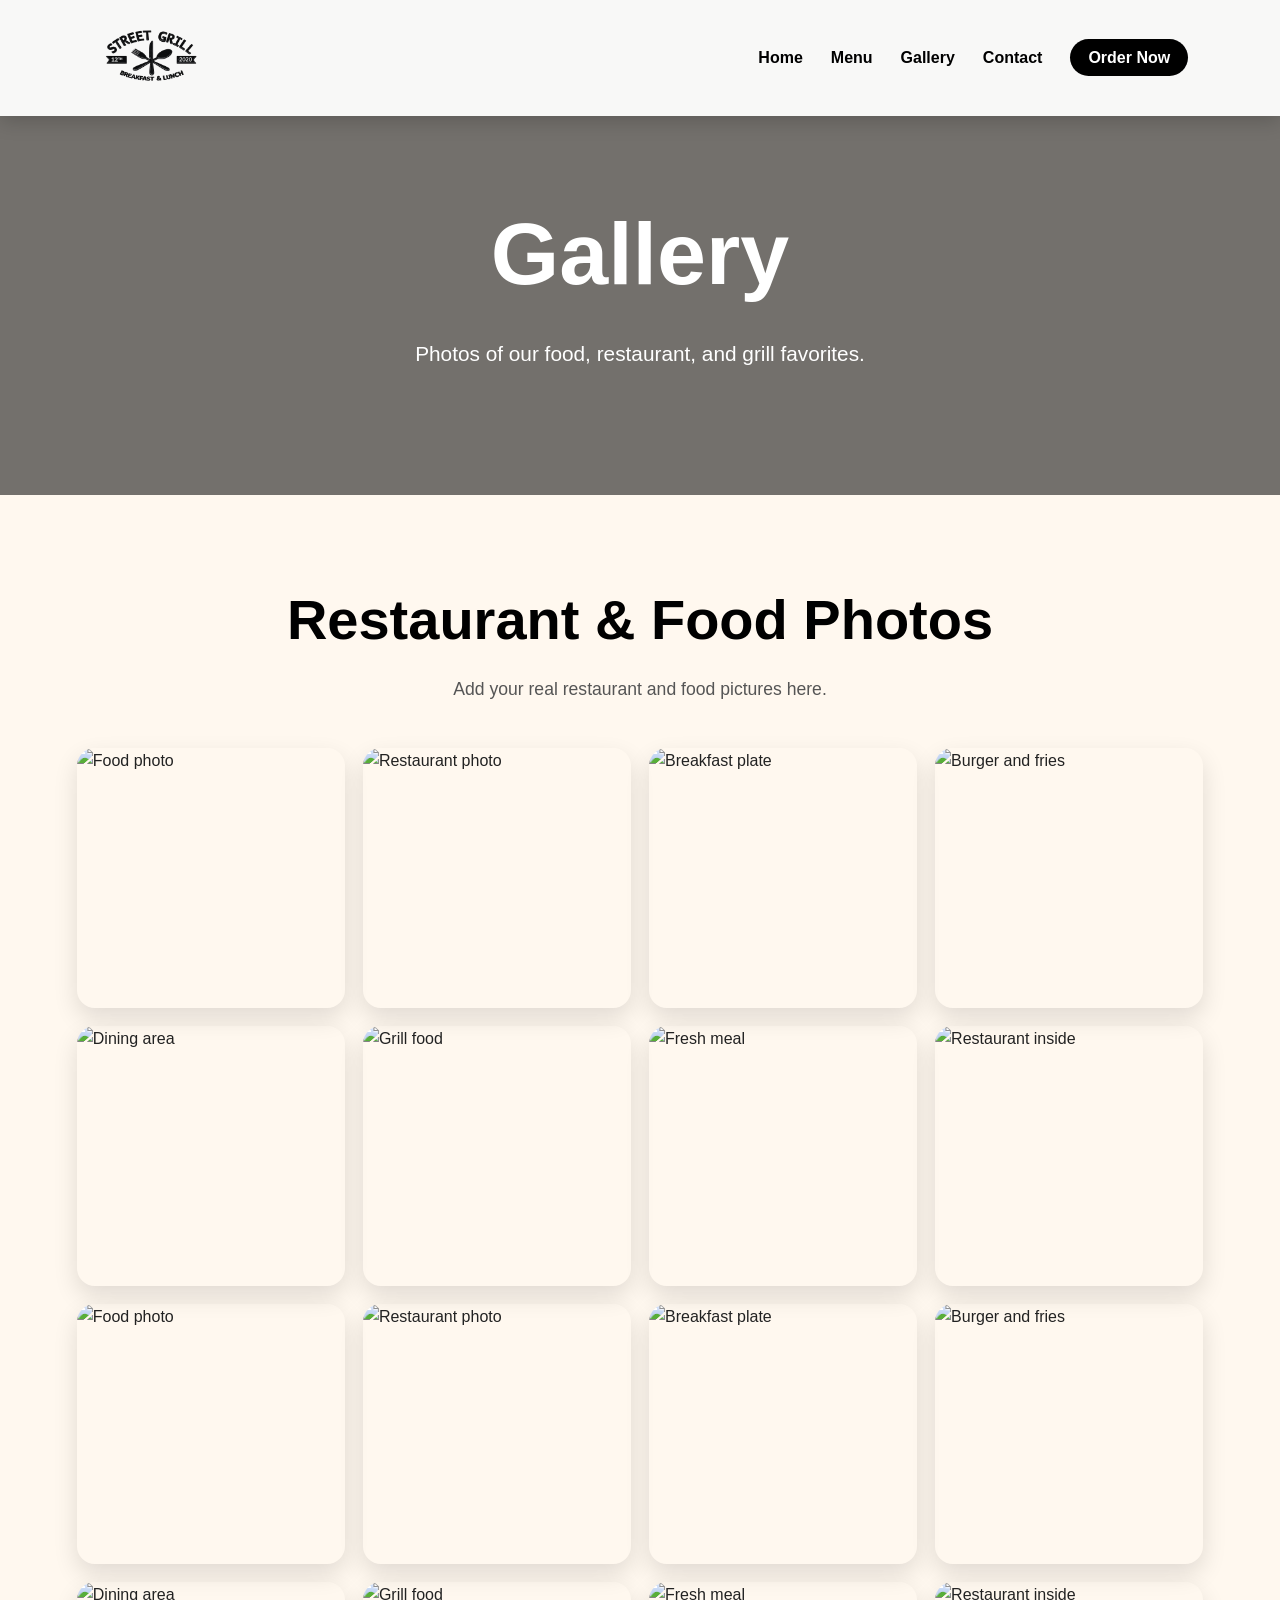
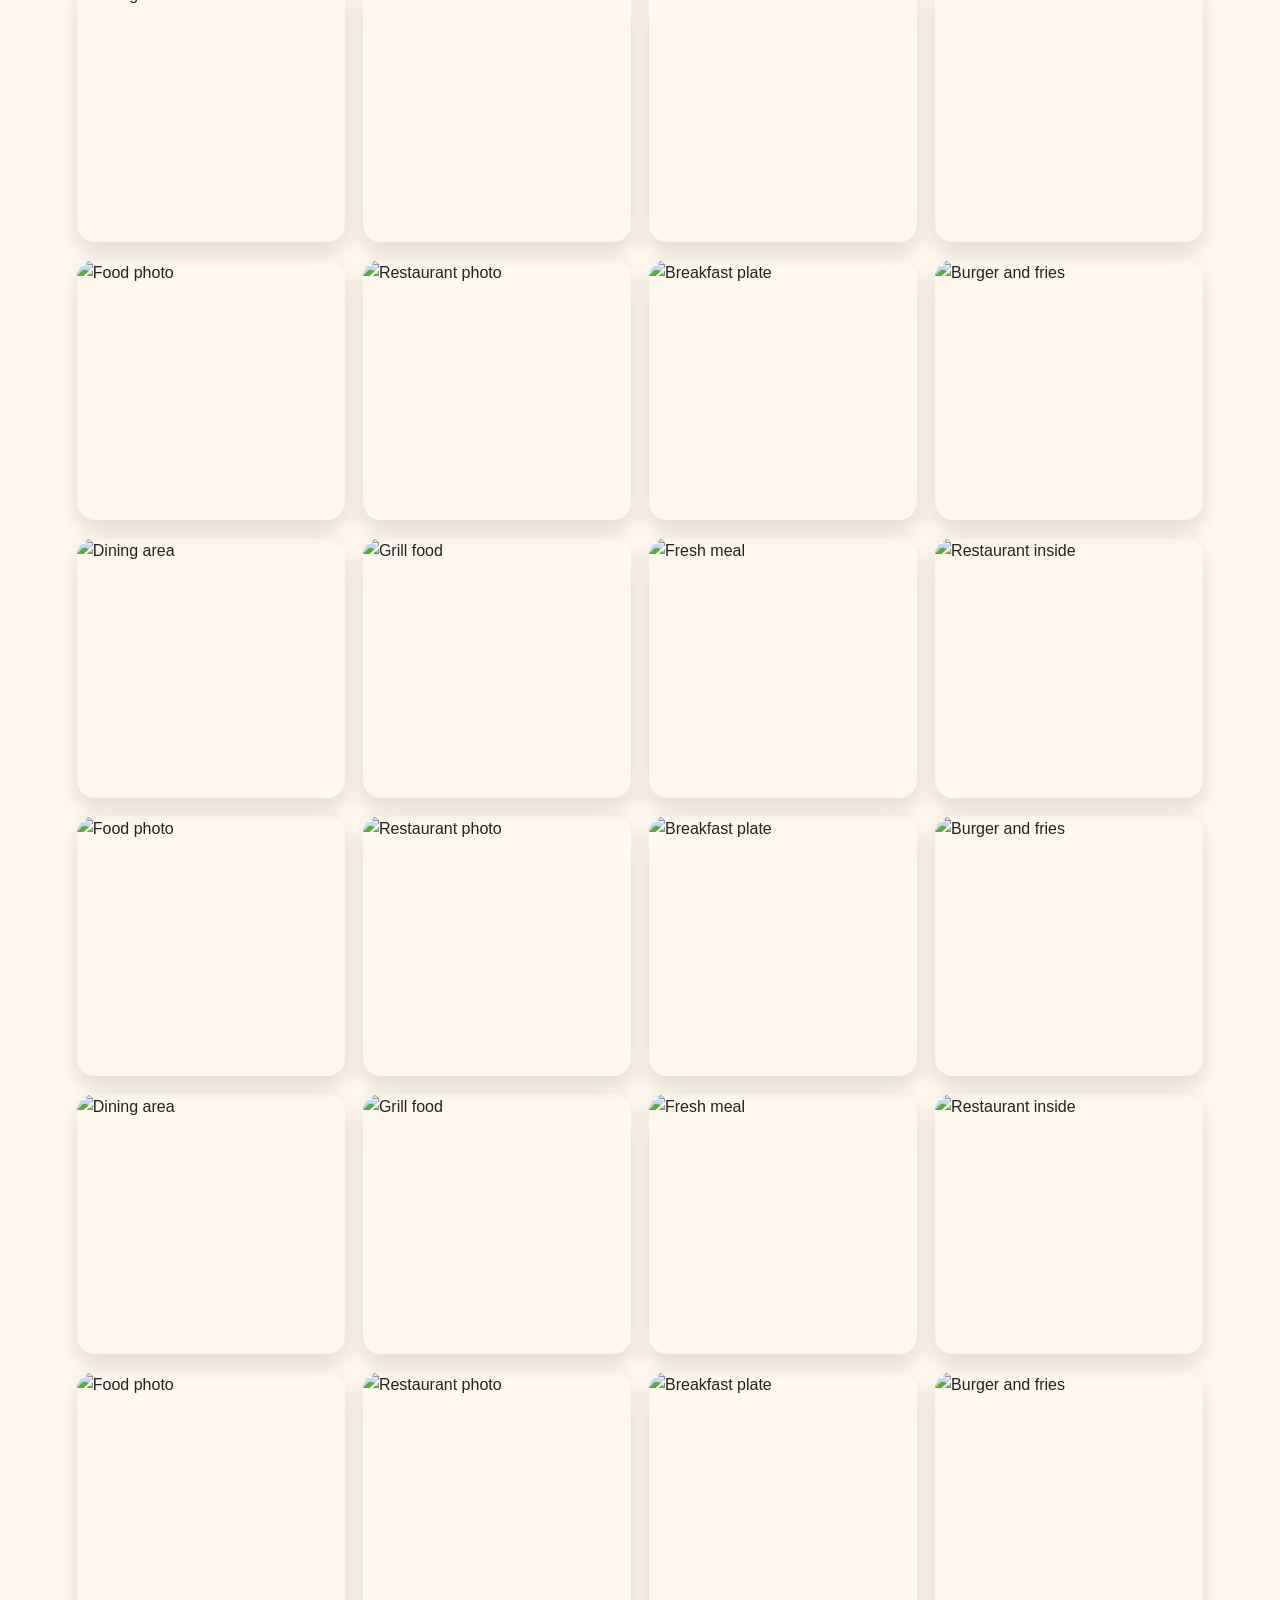
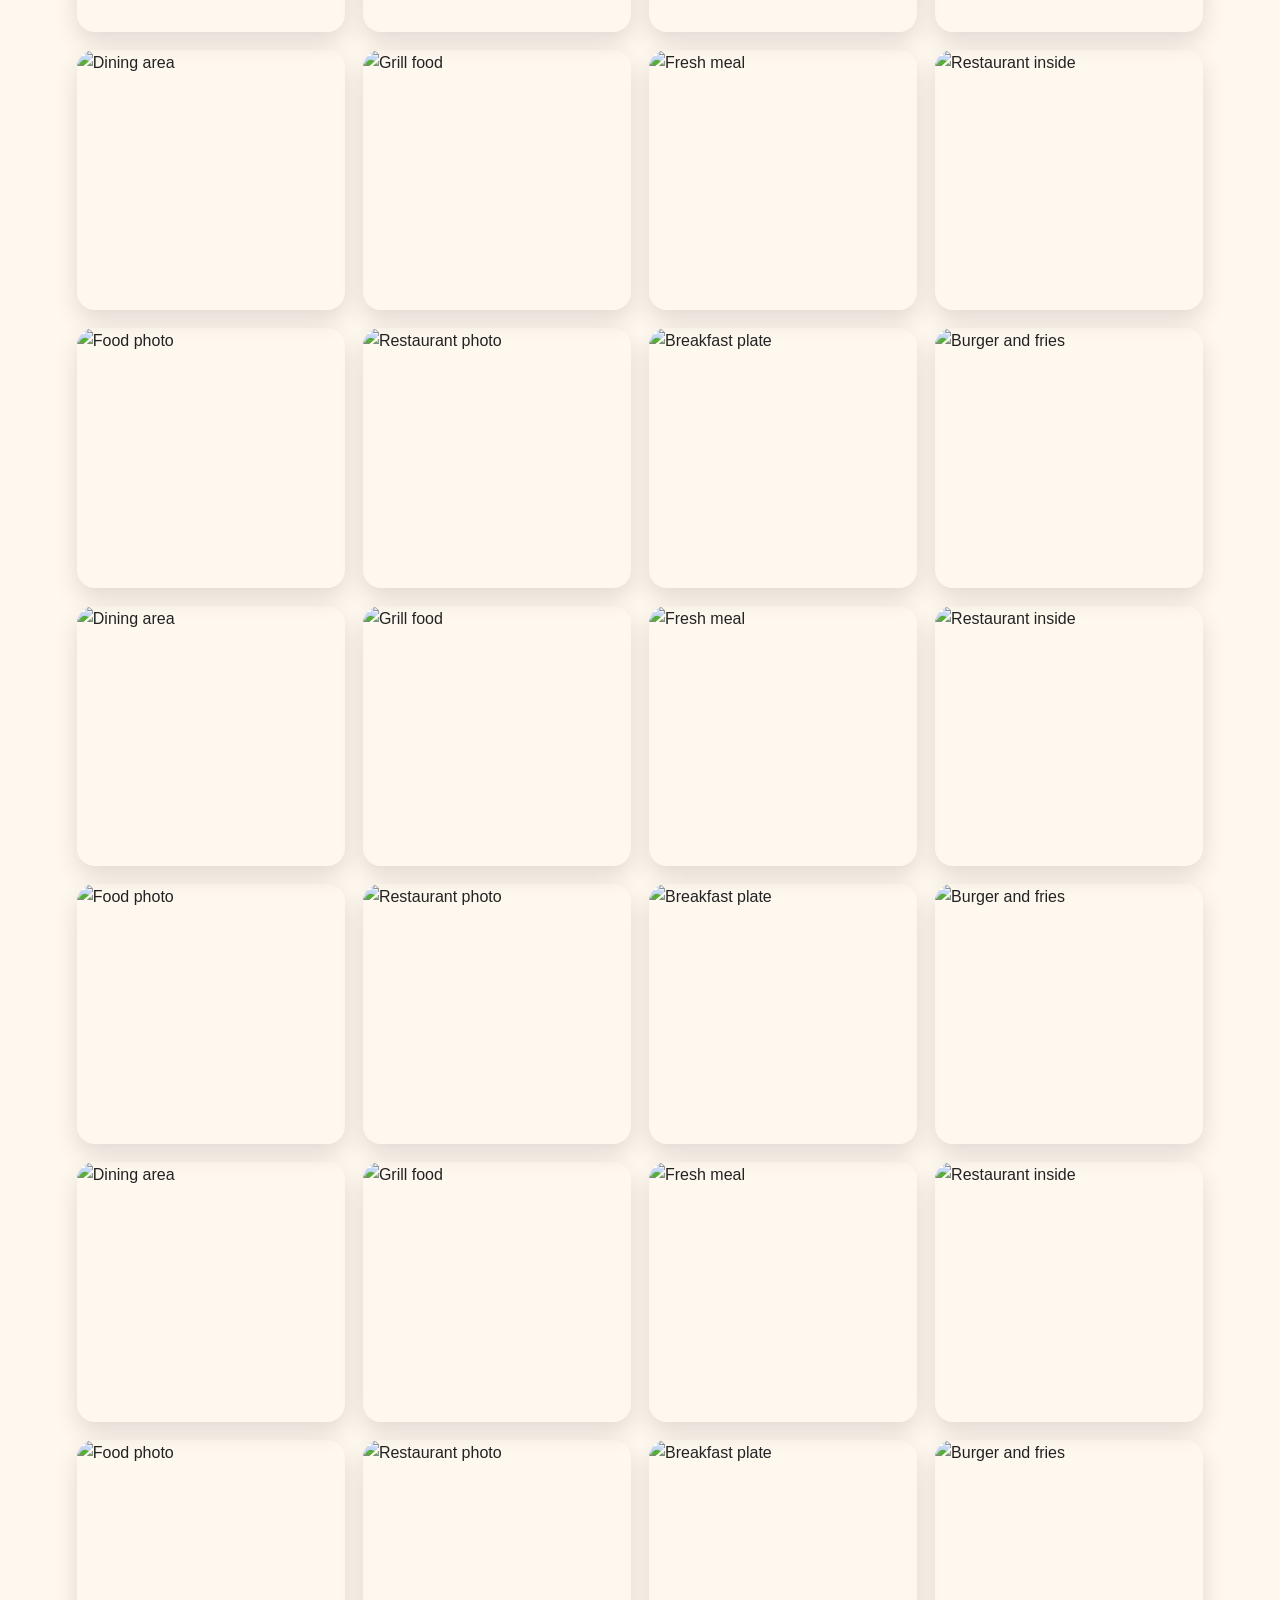
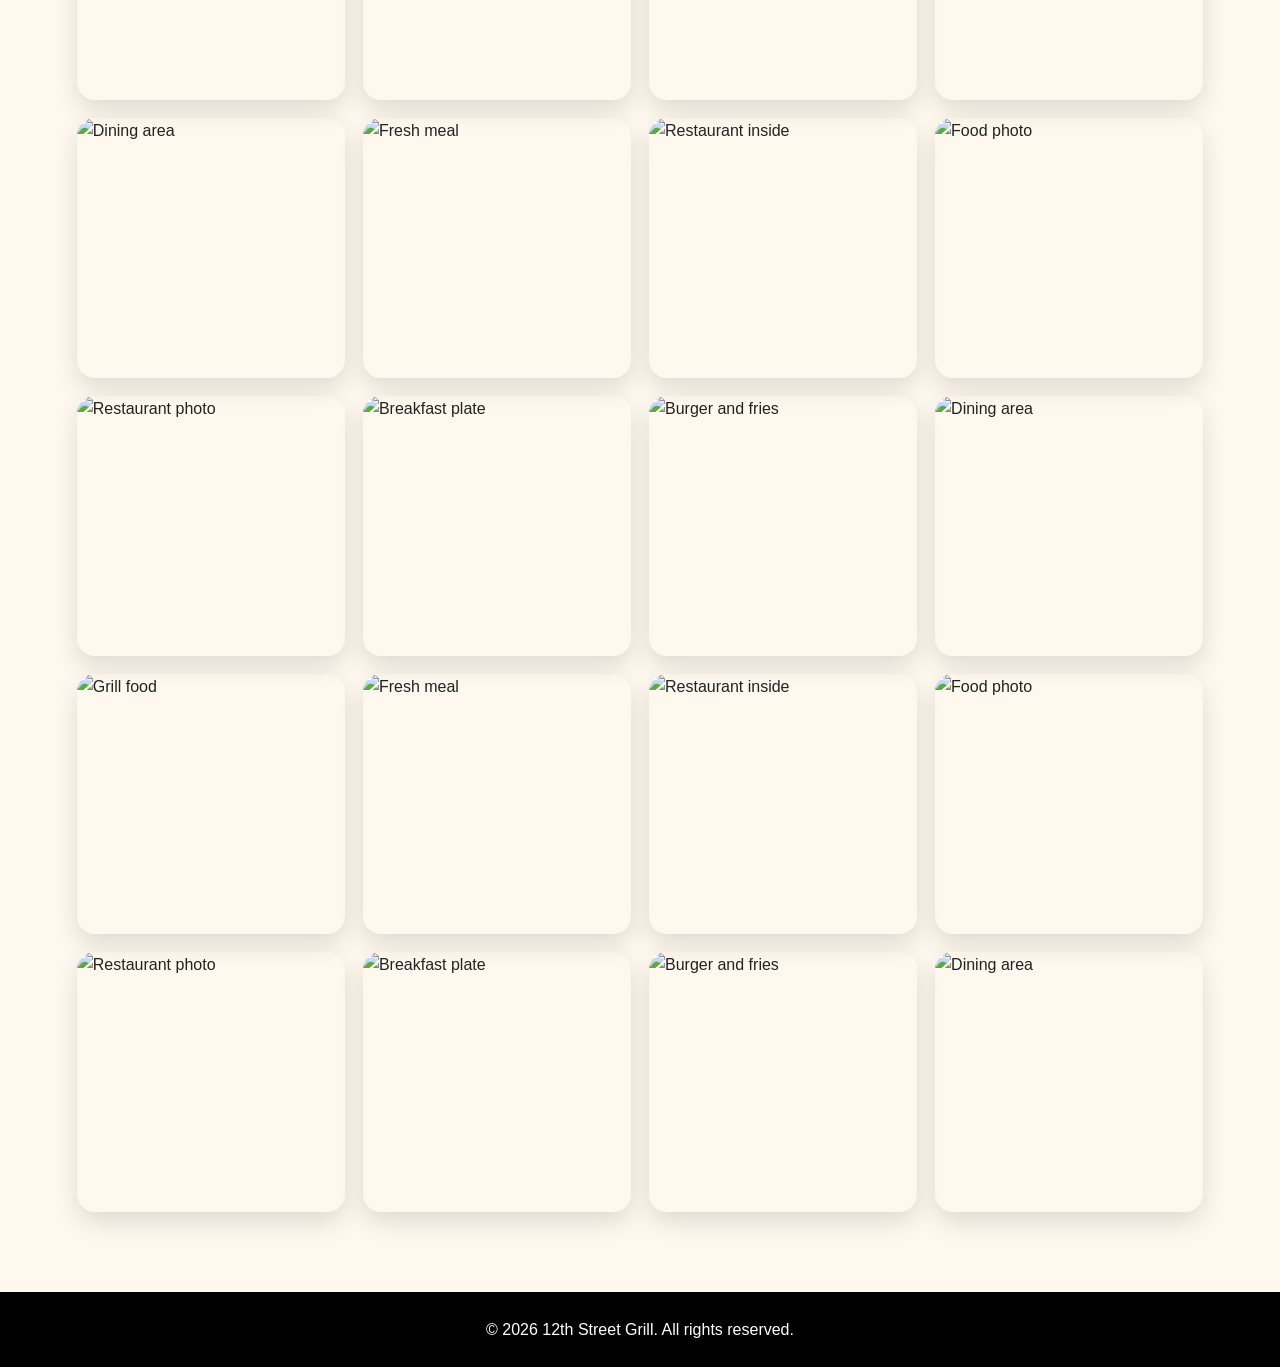
==== gallery.html @ 550f6636 "Add files via upload" ====
<!DOCTYPE html>
<html lang="en">
<head>
  <meta charset="UTF-8" />
  <meta name="viewport" content="width=device-width, initial-scale=1.0" />
  <title>Gallery | 12th Street Grill</title>
  <link rel="stylesheet" href="style.css" />
</head>
<body>

<header class="header">
  <nav class="navbar">
    <img src="images/logo.png" alt="12th Street Grill Logo" class="logo" />

    <button class="menu-toggle" id="menuToggle">☰</button>

    <ul class="nav-links" id="navLinks">
      <li><a href="index.html">Home</a></li>
      <li><a href="menu.html">Menu</a></li>
      <li><a href="gallery.html">Gallery</a></li>
      <li><a href="index.html#contact">Contact</a></li>
      <li><a href="order.html" class="order-btn">Order Now</a></li>
    </ul>
  </nav>
</header>

<section class="page-hero">
  <div>
    <h1>Gallery</h1>
    <p>Photos of our food, restaurant, and grill favorites.</p>
  </div>
</section>

<section class="gallery-section">
  <div class="section-title">
    <h2>Restaurant & Food Photos</h2>
    <p>Add your real restaurant and food pictures here.</p>
  </div>

  <div class="gallery-grid">
    <img src="gallery/gall-1.png" alt="Food photo">
    <img src="gallery/gall-2.png" alt="Restaurant photo">
    <img src="gallery/gall-3.png" alt="Breakfast plate">
    <img src="gallery/gall-4.png" alt="Burger and fries">
    <img src="gallery/gall-5.png" alt="Dining area">
    <img src="gallery/gall-6.png" alt="Grill food">
    <img src="gallery/gall-7.png" alt="Fresh meal">
    <img src="gallery/gall-8.png" alt="Restaurant inside">
    <img src="gallery/gall-9.png" alt="Food photo">
    <img src="gallery/gall-10.png" alt="Restaurant photo">
    <img src="gallery/gall-11.png" alt="Breakfast plate">
    <img src="gallery/gall-12.png" alt="Burger and fries">
    <img src="gallery/gall-13.png" alt="Dining area">
    <img src="gallery/gall-14.png" alt="Grill food">
    <img src="gallery/gall-15.png" alt="Fresh meal">
    <img src="gallery/gall-16.png" alt="Restaurant inside">
    <img src="gallery/gall-17.png" alt="Food photo">
    <img src="gallery/gall-18.png" alt="Restaurant photo">
    <img src="gallery/gall-19.png" alt="Breakfast plate">
    <img src="gallery/gall-20.png" alt="Burger and fries">
    <img src="gallery/gall-21.png" alt="Dining area">
    <img src="gallery/gall-22.png" alt="Grill food">
    <img src="gallery/gall-23.png" alt="Fresh meal">
    <img src="gallery/gall-24.png" alt="Restaurant inside">
    <img src="gallery/gall-25.png" alt="Food photo">
    <img src="gallery/gall-26.png" alt="Restaurant photo">
    <img src="gallery/gall-27.png" alt="Breakfast plate">
    <img src="gallery/gall-28.png" alt="Burger and fries">
    <img src="gallery/gall-29.png" alt="Dining area">
    <img src="gallery/gall-30.png" alt="Grill food">
    <img src="gallery/gall-31.png" alt="Fresh meal">
    <img src="gallery/gall-32.png" alt="Restaurant inside">
    <img src="gallery/gall-33.png" alt="Food photo">
    <img src="gallery/gall-34.png" alt="Restaurant photo">
    <img src="gallery/gall-35.png" alt="Breakfast plate">
    <img src="gallery/gall-36.png" alt="Burger and fries">
    <img src="gallery/gall-37.png" alt="Dining area">
    <img src="gallery/gall-38.png" alt="Grill food">
    <img src="gallery/gall-39.png" alt="Fresh meal">
    <img src="gallery/gall-40.png" alt="Restaurant inside">
    <img src="gallery/gall-41.png" alt="Food photo">
    <img src="gallery/gall-42.png" alt="Restaurant photo">
    <img src="gallery/gall-43.png" alt="Breakfast plate">
    <img src="gallery/gall-44.png" alt="Burger and fries">
    <img src="gallery/gall-45.png" alt="Dining area">
    <img src="gallery/gall-46.png" alt="Grill food">
    <img src="gallery/gall-47.png" alt="Fresh meal">
    <img src="gallery/gall-48.png" alt="Restaurant inside">
    <img src="gallery/gall-49.png" alt="Food photo">
    <img src="gallery/gall-50.png" alt="Restaurant photo">
    <img src="gallery/gall-51.png" alt="Breakfast plate">
    <img src="gallery/gall-52.png" alt="Burger and fries">
    <img src="gallery/gall-53.png" alt="Dining area">
    <img src="gallery/gall-54.png" alt="Grill food">
    <img src="gallery/gall-55.png" alt="Fresh meal">
    <img src="gallery/gall-56.png" alt="Restaurant inside">
    <img src="gallery/gall-57.png" alt="Food photo">
    <img src="gallery/gall-58.png" alt="Restaurant photo">
    <img src="gallery/gall-59.png" alt="Breakfast plate">
    <img src="gallery/gall-60.png" alt="Burger and fries">
    <img src="gallery/gall-61.png" alt="Dining area">
    <img src="gallery/gall-63.png" alt="Fresh meal">
    <img src="gallery/gall-64.png" alt="Restaurant inside">
    <img src="gallery/gall-65.png" alt="Food photo">
    <img src="gallery/gall-66.png" alt="Restaurant photo">
    <img src="gallery/gall-67.png" alt="Breakfast plate">
    <img src="gallery/gall-68.png" alt="Burger and fries">
    <img src="gallery/gall-69.png" alt="Dining area">
    <img src="gallery/gall-70.png" alt="Grill food">
    <img src="gallery/gall-71.png" alt="Fresh meal">
    <img src="gallery/gall-72.png" alt="Restaurant inside">
    <img src="gallery/gall-73.png" alt="Food photo">
    <img src="gallery/gall-74.png" alt="Restaurant photo">
    <img src="gallery/gall-75.png" alt="Breakfast plate">
    <img src="gallery/gall-76.png" alt="Burger and fries">
    <img src="gallery/gall-77.png" alt="Dining area">
  </div>
</section>

<footer class="footer">
  <p>© 2026 12th Street Grill. All rights reserved.</p>
</footer>

<script>
  const menuToggle = document.getElementById("menuToggle");
  const navLinks = document.getElementById("navLinks");

  menuToggle.addEventListener("click", () => {
    navLinks.classList.toggle("show");
  });
</script>

</body>
</html>
---- style.css ----
* {
  margin: 0;
  padding: 0;
  box-sizing: border-box;
}

html {
  scroll-behavior: smooth;
}

body {
  font-family: Arial, sans-serif;
  background: #fff8ef;
  color: #222;
  line-height: 1.6;
}

a {
  text-decoration: none;
  color: inherit;
}

.header {
  width: 100%;
  position: fixed;
  top: 0;
  z-index: 1000;
  background: rgba(255, 255, 255, 0.95);
  box-shadow: 0 4px 20px rgba(0, 0, 0, 0.2);
}

.navbar {
  max-width: 1250px;
  margin: auto;
  padding: 18px 6%;
  display: flex;
  justify-content: space-between;
  align-items: center;
}

.logo {
  color: #fff;
  width: 120px;
  font-weight: 800;
  letter-spacing: 1px;
}

.nav-links {
  display: flex;
  align-items: center;
  list-style: none;
  gap: 28px;
}

.nav-links a {
  color: #000000;
  font-weight: 600;
  transition: 0.3s;
}

.nav-links a:hover {
  color: #ffcc7a;
}

.order-btn {
  background: #000000;
  padding: 10px 18px;
  border-radius: 30px;
  color: #fff !important;
}

.order-btn:hover {
  background: #e34832;
  color: #fff !important;
}

.menu-toggle {
  display: none;
  background: none;
  border: none;
  color: #000000;
  font-size: 2rem;
  cursor: pointer;
}
    
.hero {
  min-height: 100vh;
  background-image: linear-gradient(rgba(0, 0, 0, 0.5), rgba(0, 0, 0, 0.5)), url("gallery/gall-44.png");
  background-size: cover;
  background-position: center;
  background-repeat: no-repeat;
  display: flex;
  align-items: center;
  justify-content: center;
  text-align: center;
  padding: 120px 20px 60px;
  color: white;
}

.hero-content {
  max-width: 850px;
}

.hero h1 {
  font-size: clamp(2.7rem, 7vw, 6rem);
  line-height: 1.1;
  margin-bottom: 20px;
}

.hero p {
  font-size: clamp(1.1rem, 2vw, 1.5rem);
  margin-bottom: 30px;
}

.hero-buttons {
  display: flex;
  justify-content: center;
  gap: 15px;
  flex-wrap: wrap;
}

.btn {
  display: inline-block;
  padding: 14px 28px;
  border-radius: 35px;
  font-weight: 800;
  transition: 0.3s;
}

.btn.primary {
  background: #000000;
  color: #fff;
}

.btn.primary:hover {
  background: #e34832;
  transform: translateY(-3px);
}

.btn.secondary {
  background: #fff;
  color: #7b1e1e;
}

.btn.secondary:hover {
  background: #ffcc7a;
  transform: translateY(-3px);
}

.about {
  padding: 80px 6%;
  display: grid;
  grid-template-columns: 2fr 1fr;
  gap: 35px;
  align-items: center;
  max-width: 1250px;
  margin: auto;
}

.about h2 {
  font-size: clamp(2rem, 4vw, 3.3rem);
  color: #000000;
  margin-bottom: 15px;
}

.about p {
  font-size: 1.1rem;
  color: #444;
}

.about-card {
  background: #000000;
  color: white;
  padding: 35px;
  border-radius: 22px;
  box-shadow: 0 12px 30px rgba(0,0,0,0.15);
}

.about-card h3 {
  font-size: 1.8rem;
  margin-bottom: 10px;
}

.features {
  padding: 60px 6%;
  display: grid;
  grid-template-columns: repeat(3, 1fr);
  gap: 25px;
  max-width: 1250px;
  margin: auto;
}

.feature-card {
  background: white;
  padding: 35px;
  border-radius: 22px;
  text-align: center;
  box-shadow: 0 10px 25px rgba(0,0,0,0.08);
}

.feature-card h3 {
  color: #000000;
  font-size: 1.6rem;
  margin-bottom: 12px;
}

.menu-section {
  padding: 80px 6%;
  background: white;
}

.section-title {
  text-align: center;
  max-width: 750px;
  margin: 0 auto 45px;
}

.section-title h2 {
  font-size: clamp(2rem, 5vw, 3.5rem);
  color: #000000;
  margin-bottom: 10px;
}

.section-title p {
  color: #555;
  font-size: 1.1rem;
}

.menu-grid {
  max-width: 1250px;
  margin: auto;
  display: grid;
  grid-template-columns: repeat(3, 1fr);
  gap: 25px;
}

.menu-category {
  background: #fff8ef;
  padding: 30px;
  border-radius: 22px;
  box-shadow: 0 10px 25px rgba(0,0,0,0.08);
}

.menu-category h3 {
  color: #000000;
  font-size: 1.7rem;
  margin-bottom: 20px;
  border-bottom: 2px solid #b93020;
  padding-bottom: 10px;
}

.menu-item {
  display: flex;
  justify-content: space-between;
  gap: 15px;
  padding: 13px 0;
  border-bottom: 1px dashed #ccc;
}

.menu-item span {
  font-weight: 600;
}

.menu-item strong {
  color: #b93020;
}

.order-section {
  padding: 80px 6%;
  text-align: center;
  background-image: linear-gradient(rgba(0, 0, 0, 0.6), rgba(0, 0, 0, 0.2)), url("gallery/gall-44.png");
  color: white;
}

.order-section h2 {
  font-size: clamp(2rem, 5vw, 4rem);
  margin-bottom: 10px;
}

.order-section p {
  font-size: 1.2rem;
  margin-bottom: 25px;
}

.contact {
  padding: 80px 6%;
}

.contact-grid {
  max-width: 1100px;
  margin: auto;
  display: grid;
  grid-template-columns: repeat(3, 1fr);
  gap: 25px;
}

.contact-grid div {
  background: rgb(255, 255, 255);
  padding: 30px;
  border-radius: 22px;
  text-align: center;
  box-shadow: 0 10px 25px rgba(0,0,0,0.08);
}

.contact-grid h3 {
  color: #000000;
  margin-bottom: 10px;
  font-size: 1.5rem;
}

.contact-grid a {
  color: #000000;
  font-weight: bold;
}

.page-hero {
  min-height: 55vh;
  background:
    linear-gradient(rgba(0,0,0,.55), rgba(0,0,0,.55)),
    url("gallery/gall-62.png") center/cover no-repeat;
  display: flex;
  align-items: center;
  justify-content: center;
  text-align: center;
  color: #fff;
  padding: 130px 20px 70px;
}

.page-hero h1 {
  font-size: clamp(2.6rem, 7vw, 5.5rem);
  margin-bottom: 12px;
}

.page-hero p {
  font-size: clamp(1rem, 2vw, 1.3rem);
}

.gallery-section {
  padding: 80px 6%;
  background: #fff8ef;
}

.gallery-grid {
  max-width: 1250px;
  margin: auto;
  display: grid;
  grid-template-columns: repeat(4, 1fr);
  gap: 18px;
}

.gallery-grid img {
  width: 100%;
  height: 260px;
  object-fit: cover;
  border-radius: 18px;
  box-shadow: 0 10px 25px rgba(0,0,0,.12);
  transition: 0.3s;
}

.gallery-grid img:hover {
  transform: scale(1.03);
  box-shadow: 0 15px 35px rgba(0,0,0,.2);
}

.footer {
  background: #000000;
  color: white;
  text-align: center;
  padding: 25px 6%;
}

@media (max-width: 1000px) {
  .about,
  .features,
  .menu-grid,
  .contact-grid {
    grid-template-columns: 1fr;
  }

  .gallery-grid {
    grid-template-columns: repeat(3, 1fr);
  }
}

@media (max-width: 750px) {
  .menu-toggle {
    display: block;
  }

  .nav-links {
    position: absolute;
    top: 112px;
    left: 0;
    width: 100%;
    background: rgba(255, 255, 255, 0.95);
    flex-direction: column;
    align-items: center;
    gap: 18px;
    padding: 25px 0;
    display: none;
  }

  .nav-links.show {
    display: flex;
  }

  .logo {
    font-size: 1.35rem;
  }

  .hero {
    min-height: 90vh;
  }

  .about,
  .features,
  .menu-section,
  .contact,
  .gallery-section {
    padding: 60px 5%;
  }

  .gallery-grid {
    grid-template-columns: repeat(2, 1fr);
    gap: 12px;
  }

  .gallery-grid img {
    height: 190px;
    border-radius: 14px;
  }
}

@media (max-width: 480px) {
  .navbar {
    padding: 16px 5%;
  }

  .hero h1 {
    font-size: 2.6rem;
  }

  .btn {
    width: 100%;
    text-align: center;
  }

  .hero-buttons {
    width: 100%;
  }

  .gallery-grid {
    grid-template-columns: 1fr;
  }

  .gallery-grid img {
    height: 230px;
  }
}
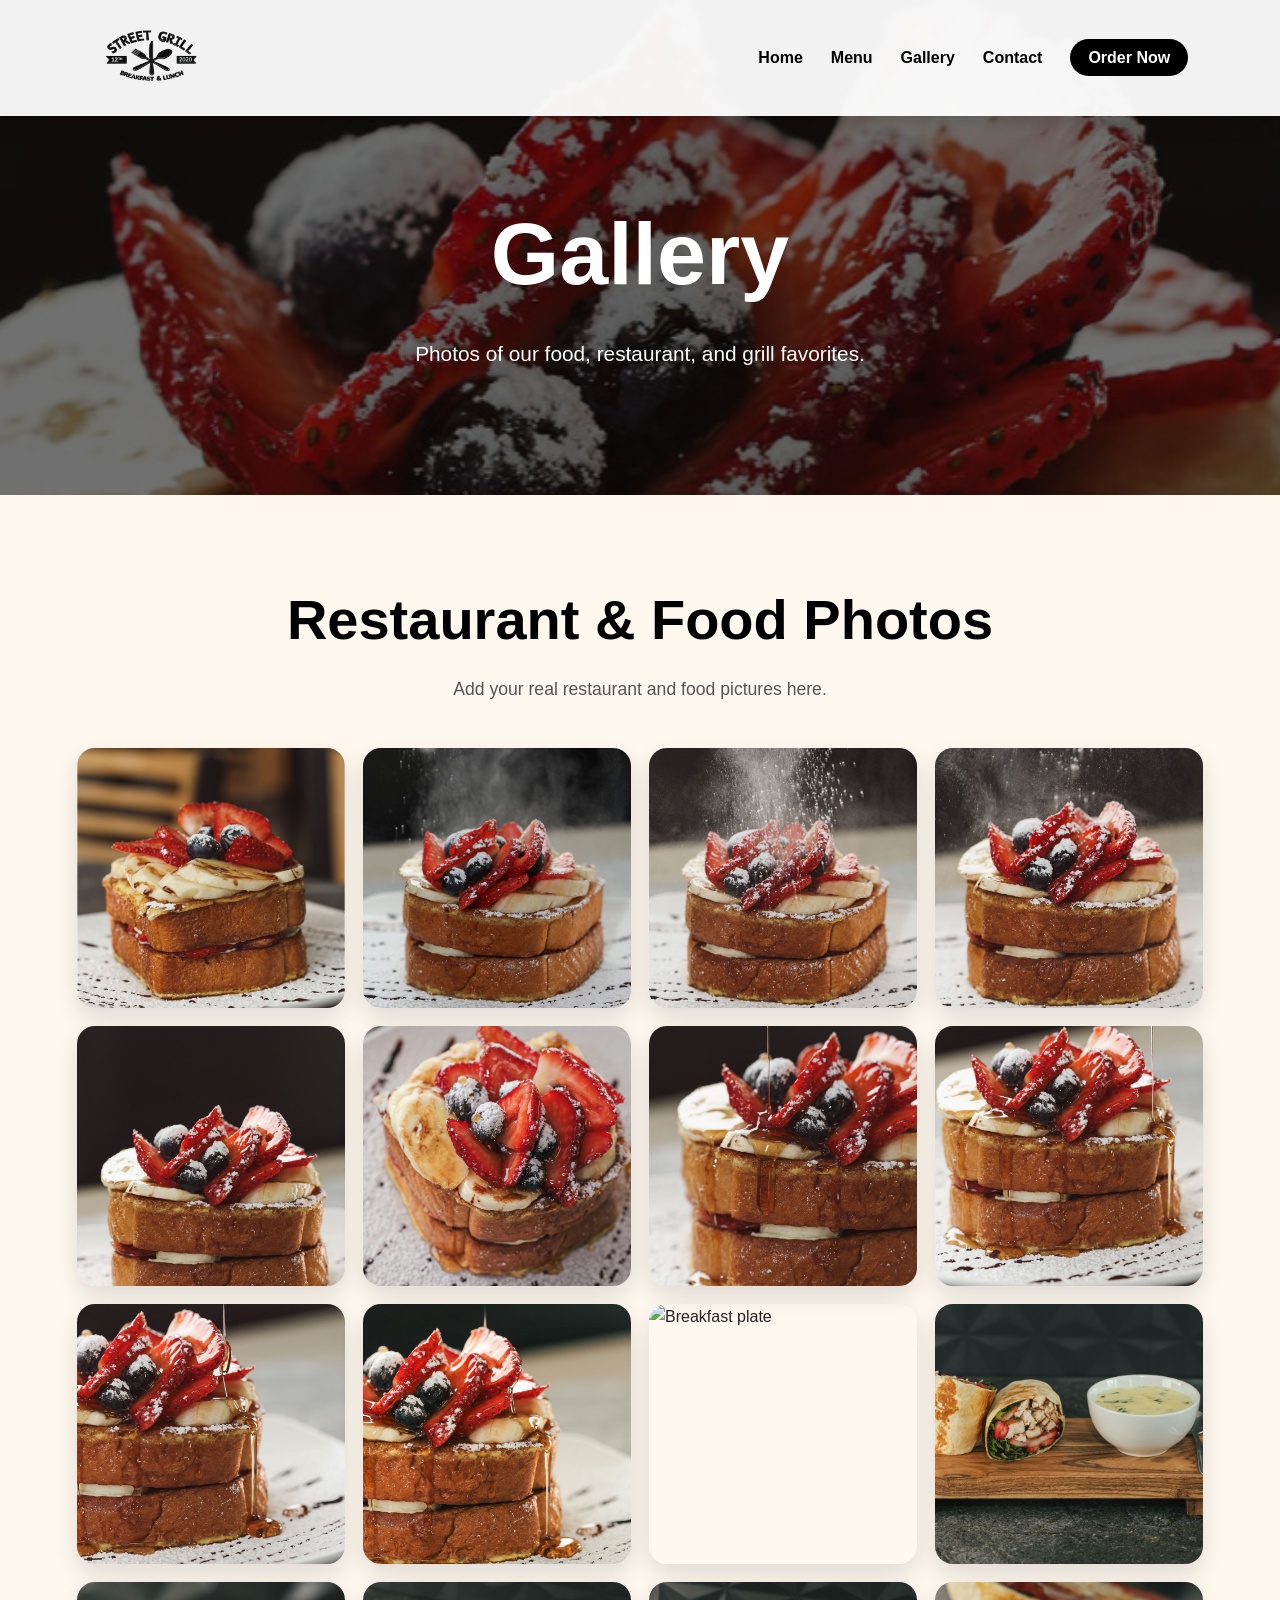
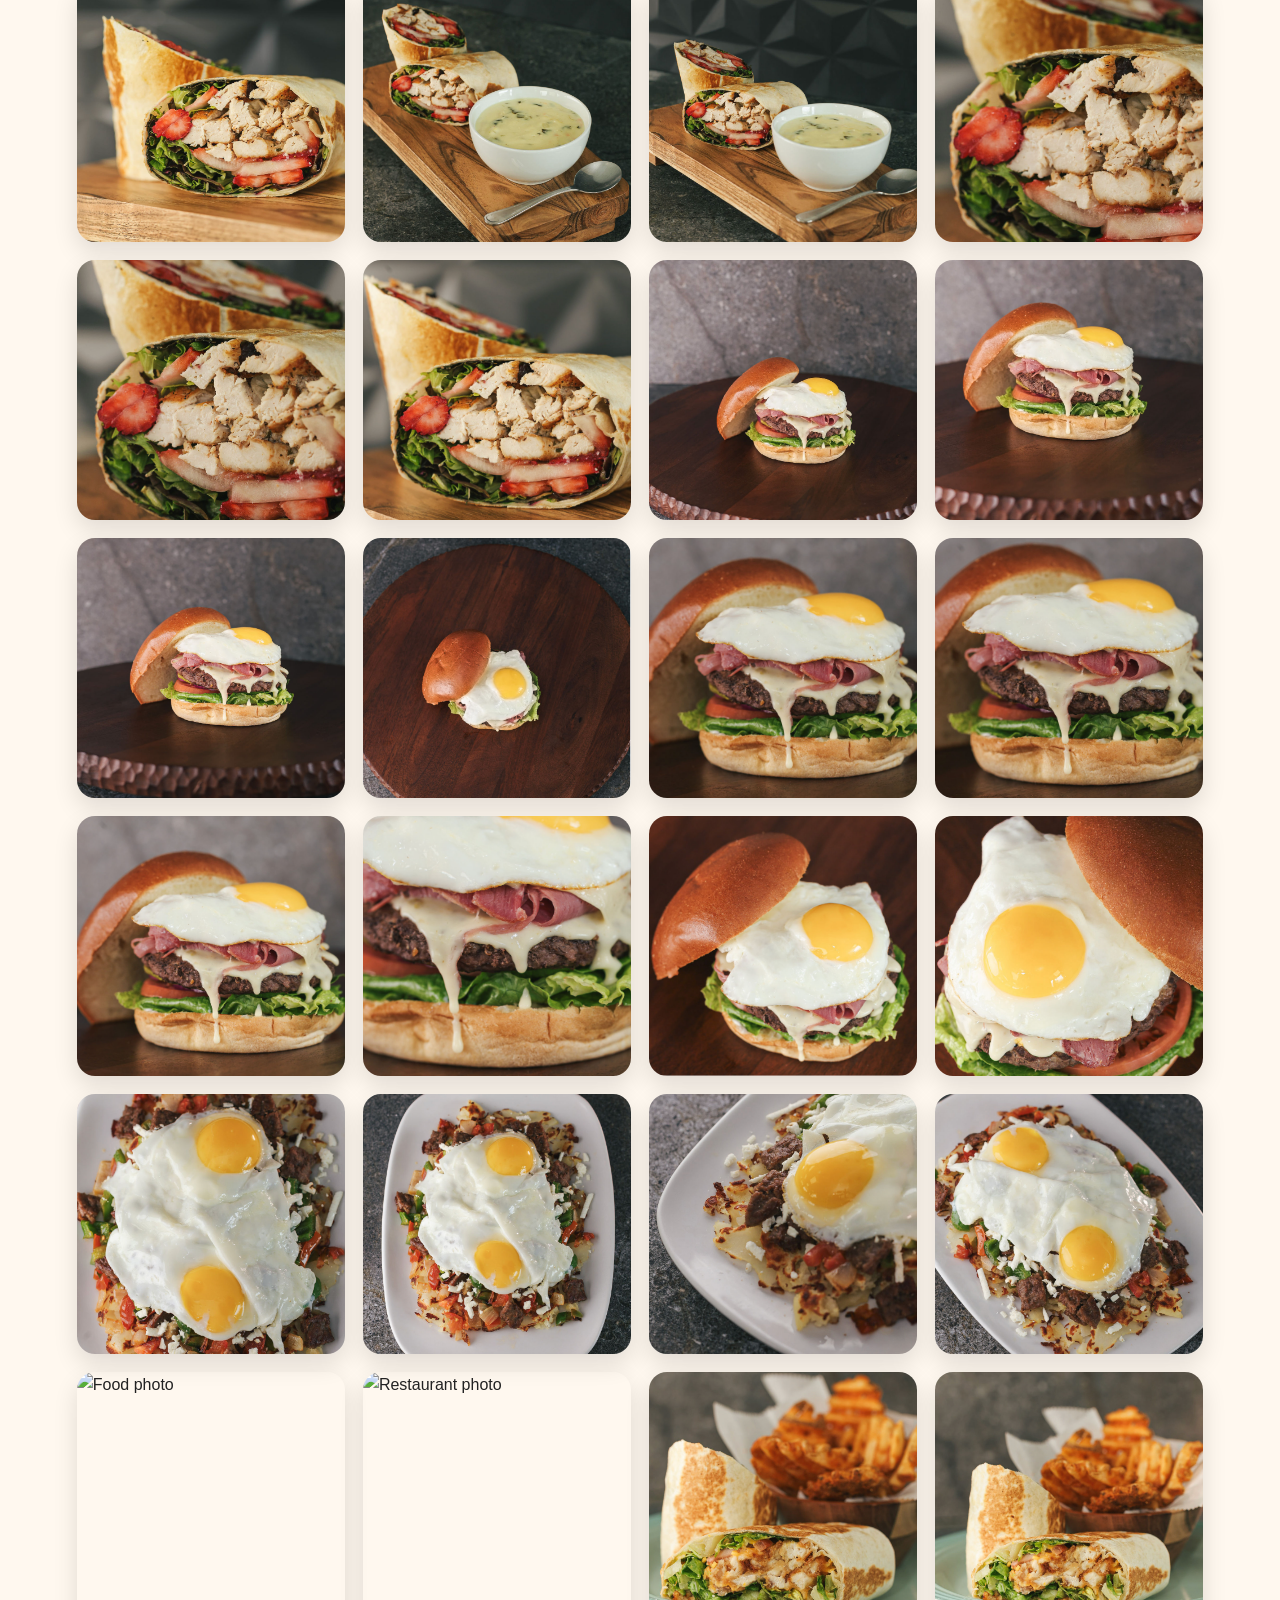
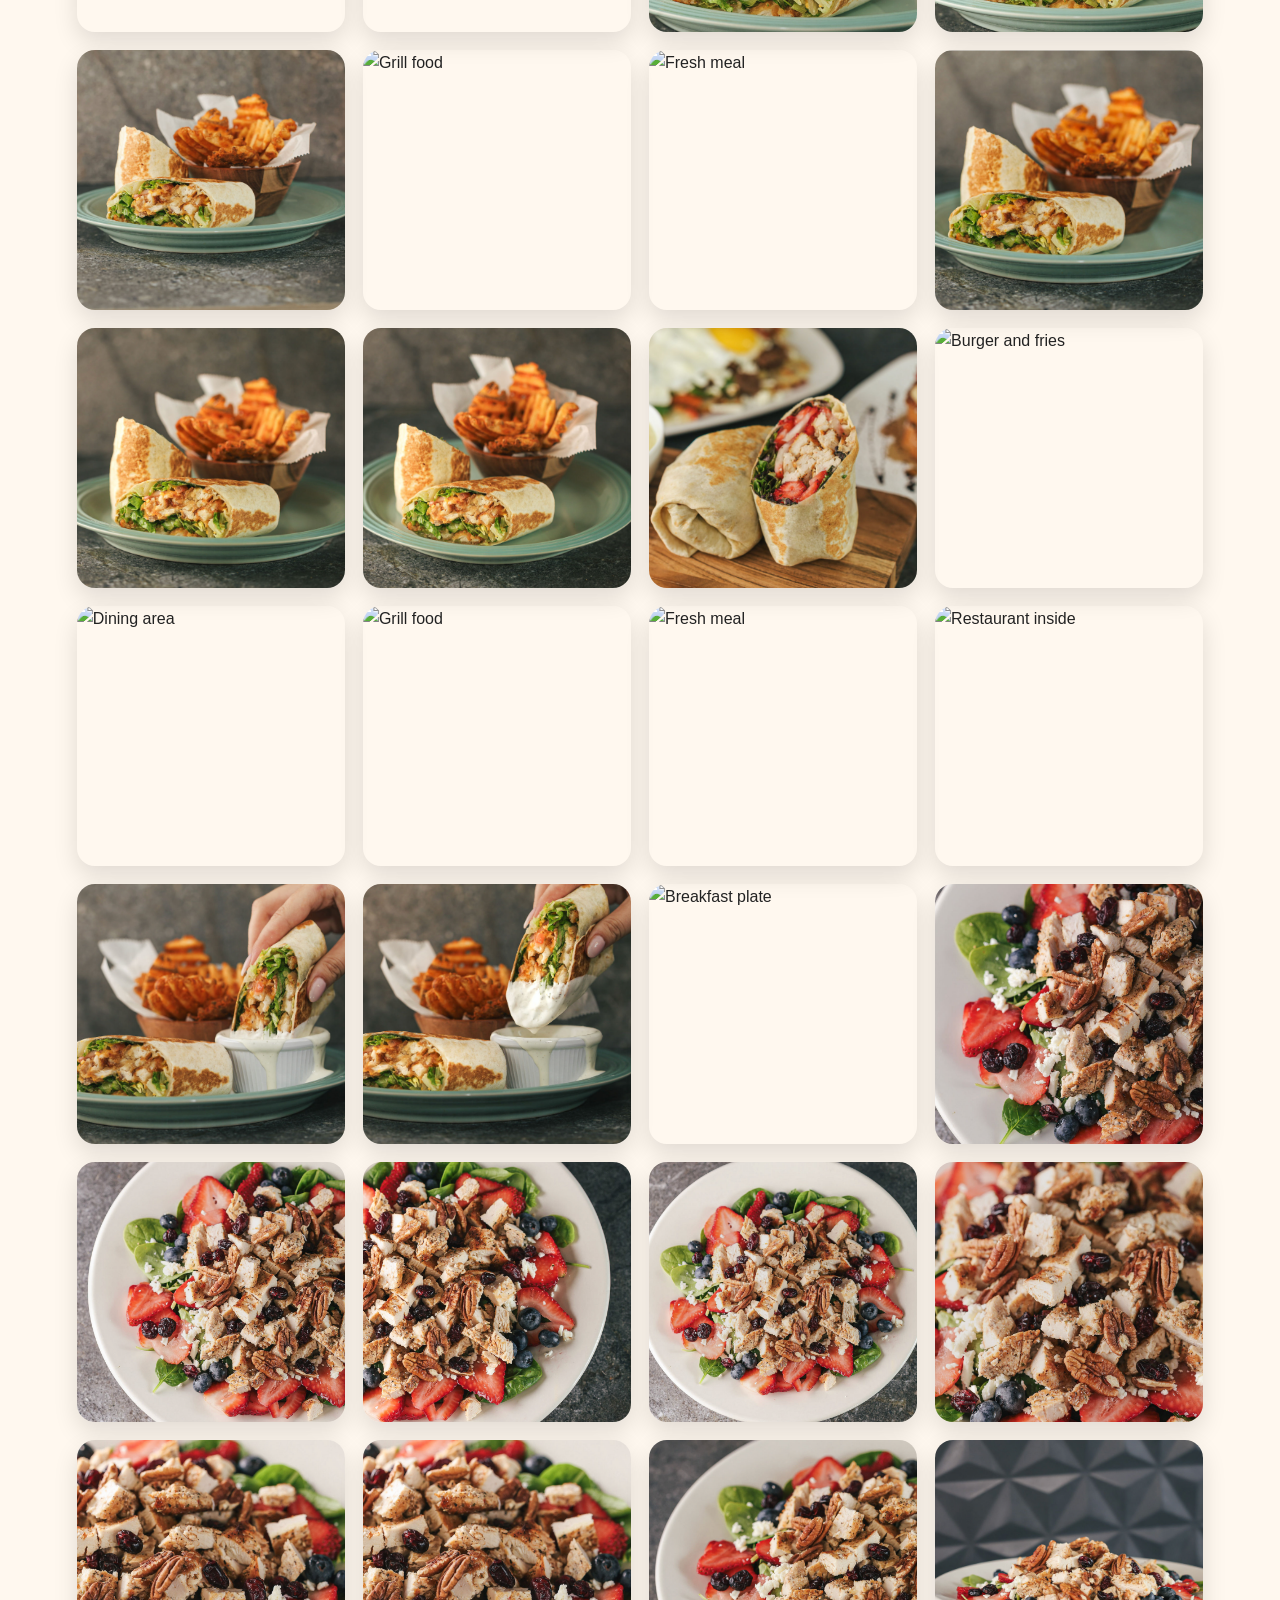
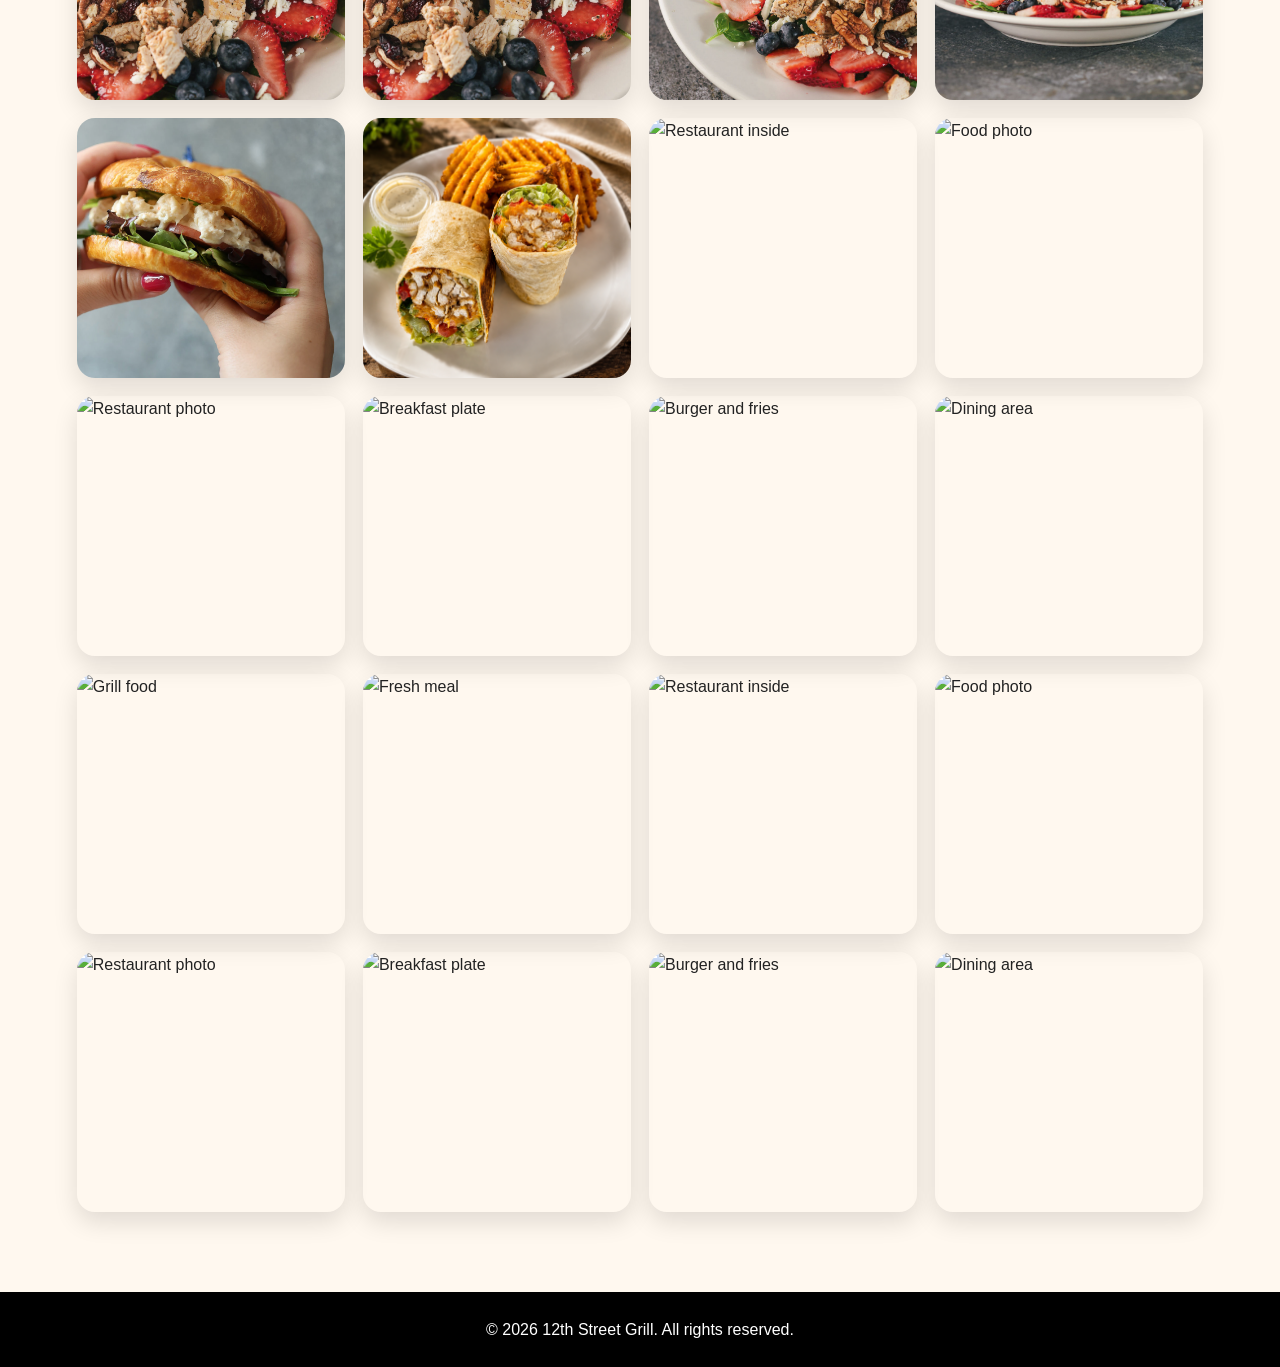
==== commit 06fab1d0: "Update gallery.html" ====
--- a/gallery.html
+++ b/gallery.html
@@ -99,7 +99,7 @@
     <img src="gallery/gall-59.png" alt="Breakfast plate">
     <img src="gallery/gall-60.png" alt="Burger and fries">
     <img src="gallery/gall-61.png" alt="Dining area">
-    <img src="gallery/gall-63.png" alt="Fresh meal">
+    <img src="gallery/gall-63.PNG" alt="Fresh meal">
     <img src="gallery/gall-64.png" alt="Restaurant inside">
     <img src="gallery/gall-65.png" alt="Food photo">
     <img src="gallery/gall-66.png" alt="Restaurant photo">
@@ -131,4 +131,4 @@
 </script>
 
 </body>
-</html>+</html>
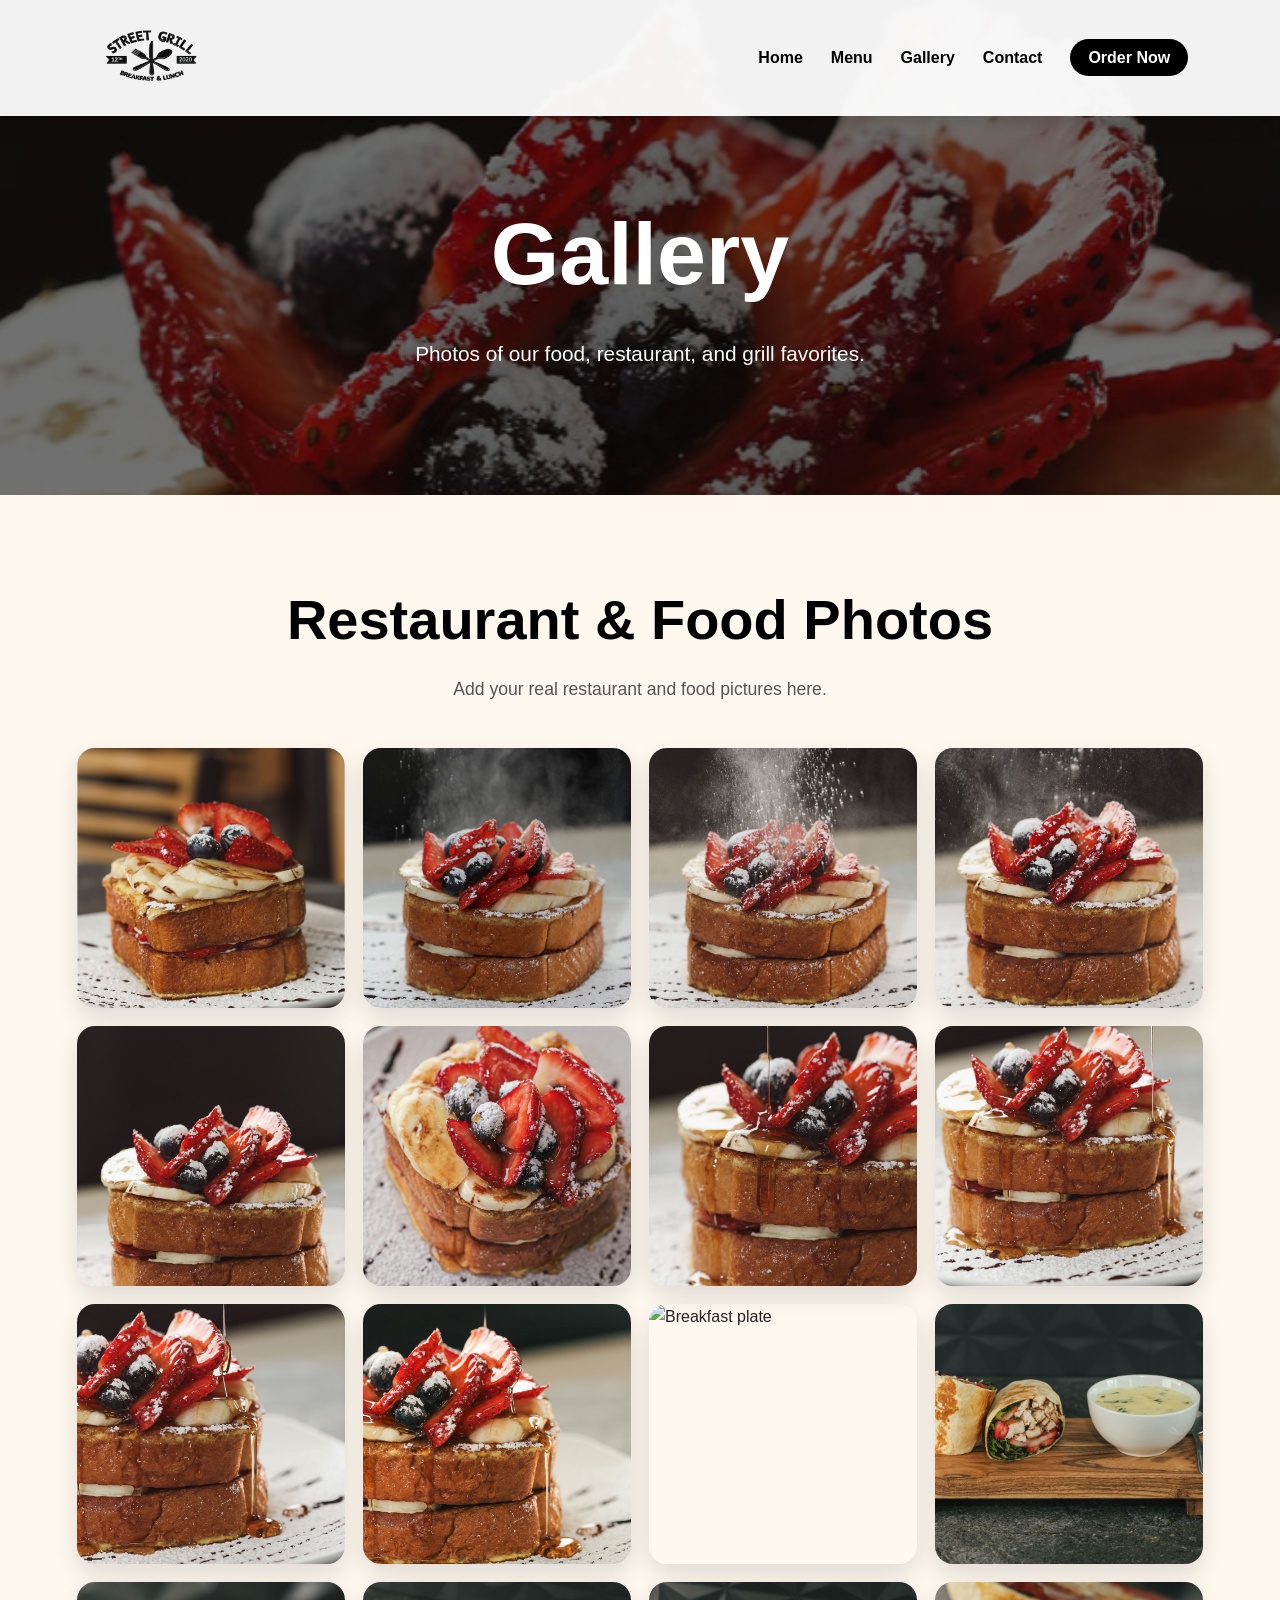
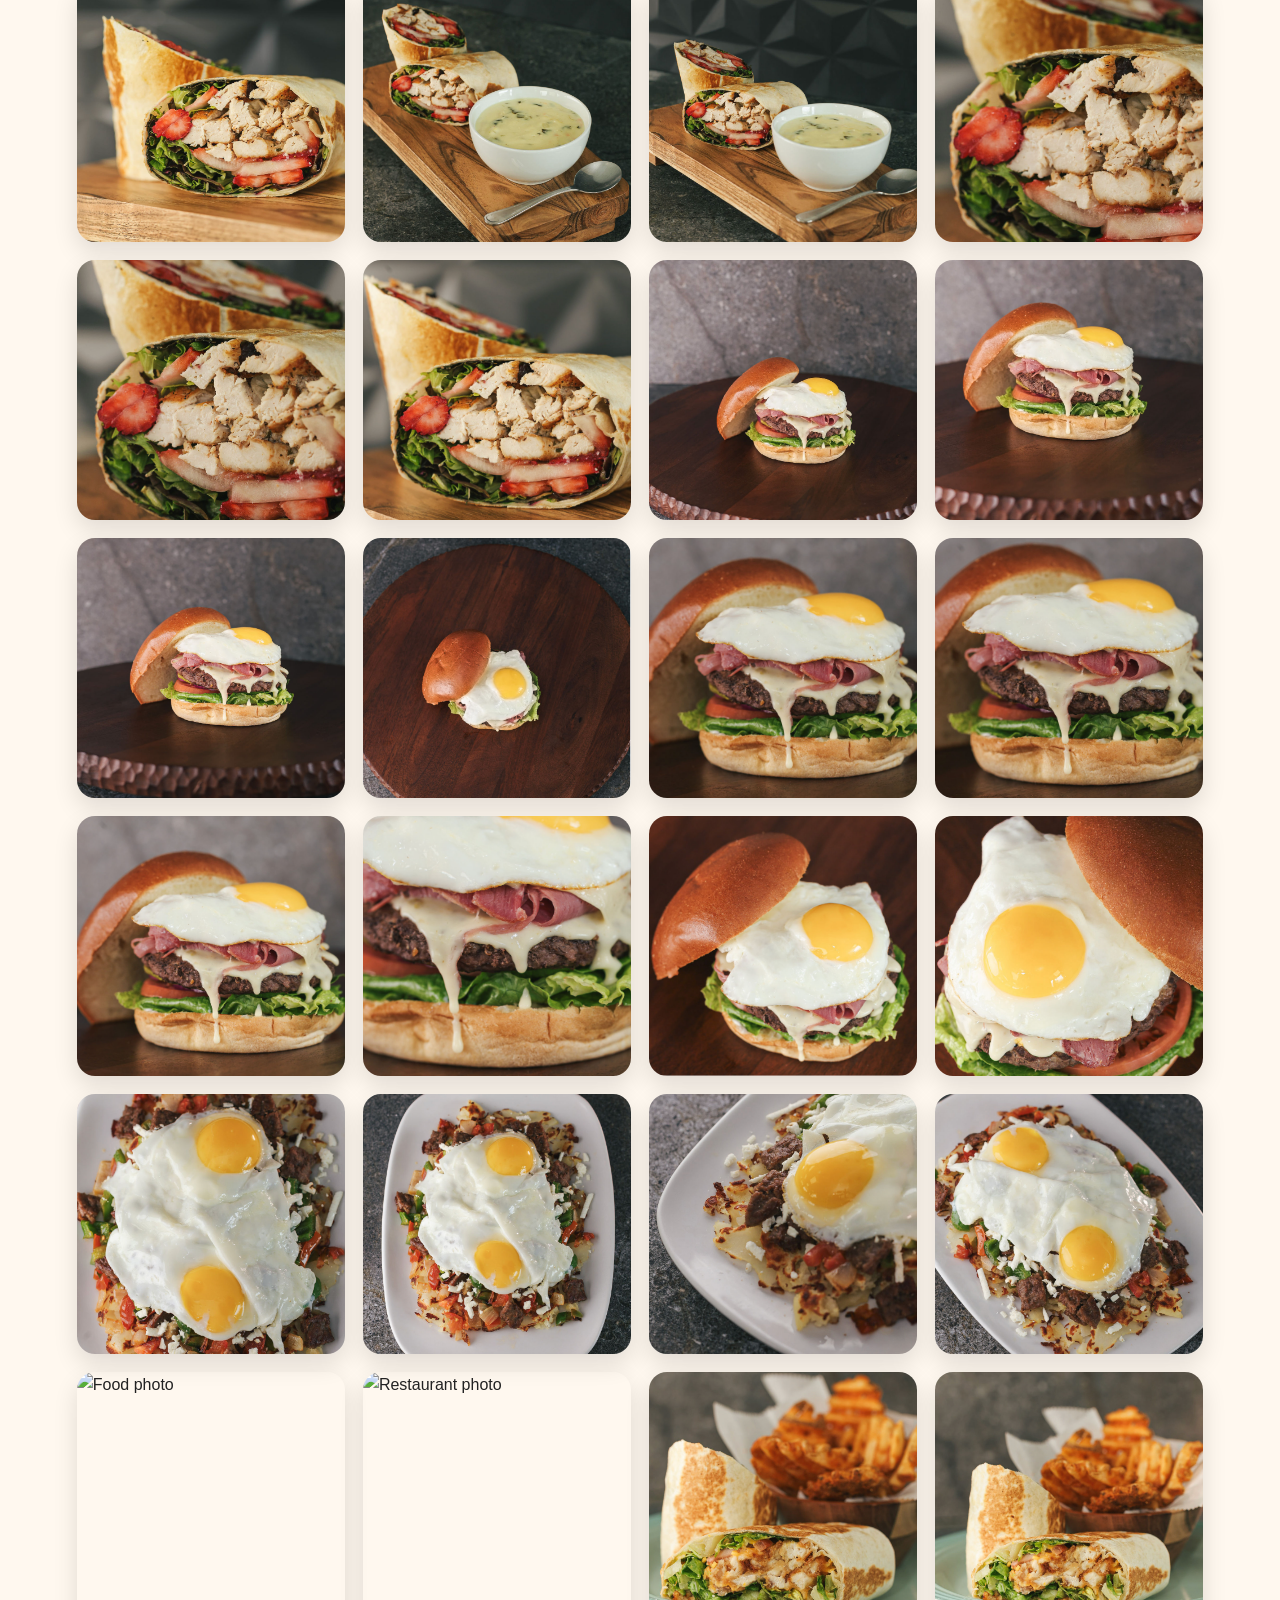
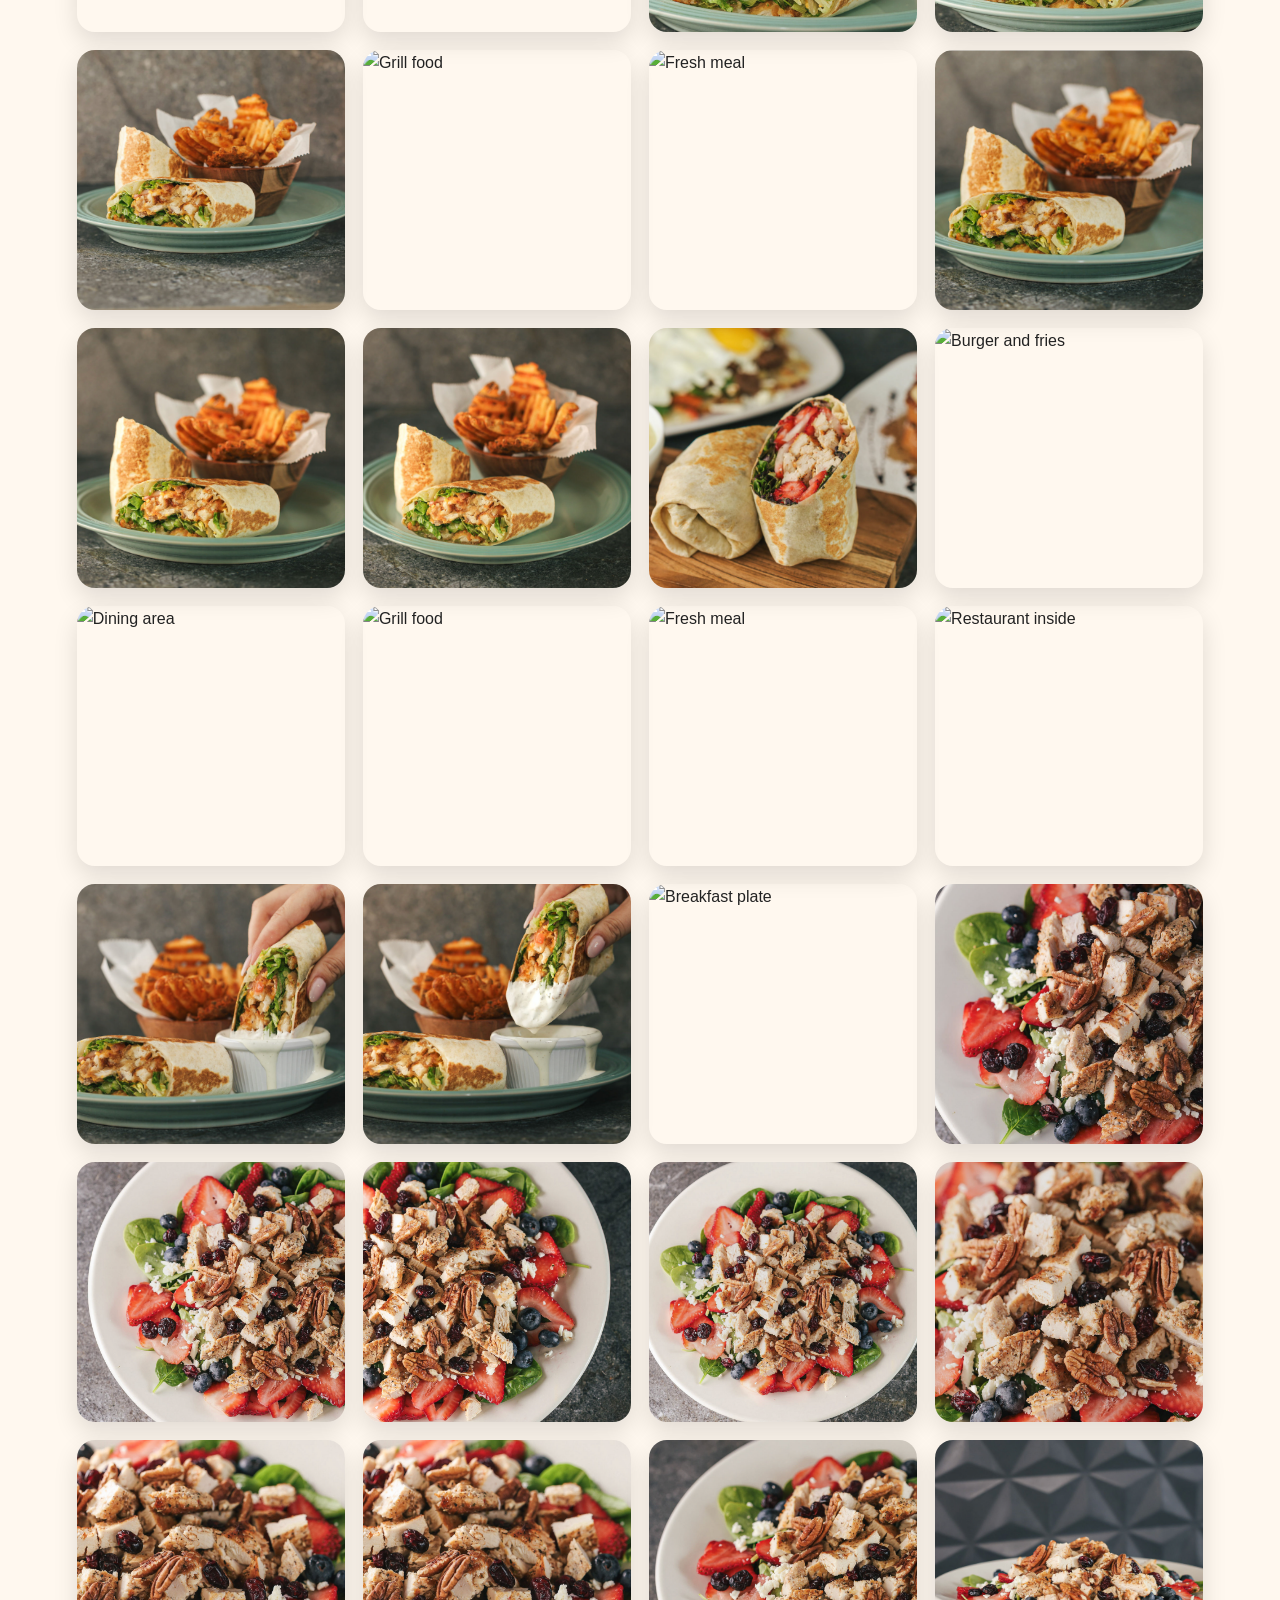
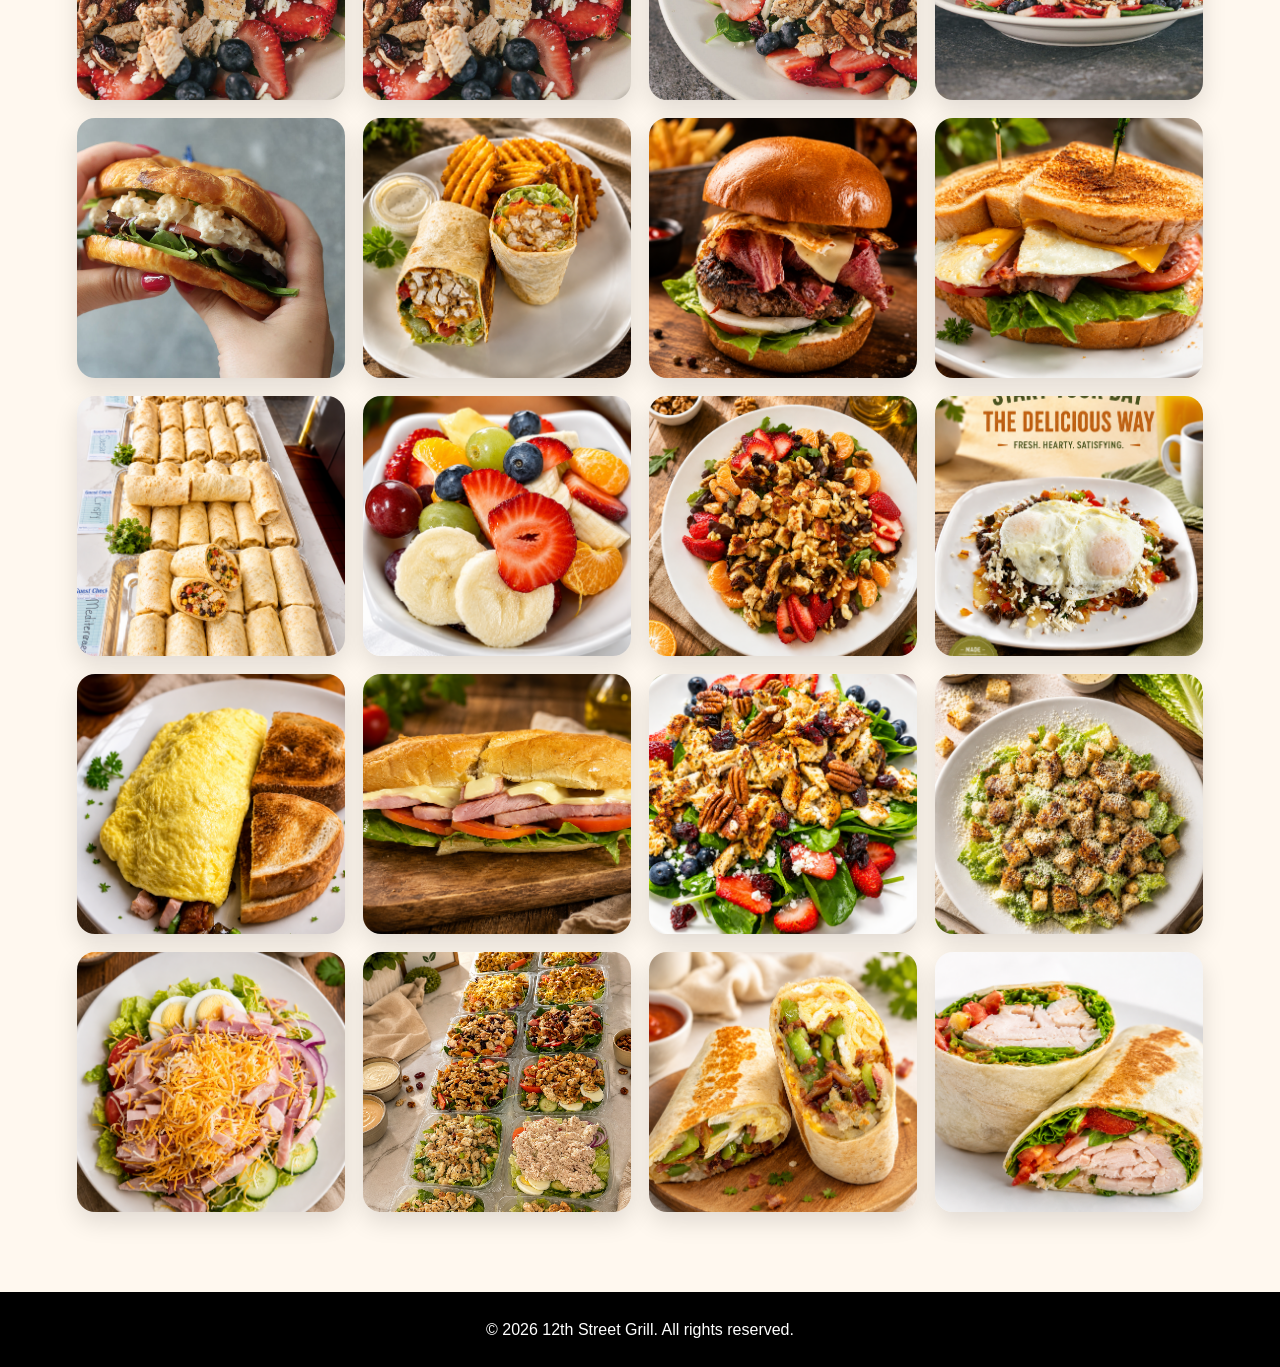
==== commit e77be832: "Update gallery.html" ====
--- a/gallery.html
+++ b/gallery.html
@@ -100,20 +100,20 @@
     <img src="gallery/gall-60.png" alt="Burger and fries">
     <img src="gallery/gall-61.png" alt="Dining area">
     <img src="gallery/gall-63.PNG" alt="Fresh meal">
-    <img src="gallery/gall-64.png" alt="Restaurant inside">
-    <img src="gallery/gall-65.png" alt="Food photo">
-    <img src="gallery/gall-66.png" alt="Restaurant photo">
-    <img src="gallery/gall-67.png" alt="Breakfast plate">
-    <img src="gallery/gall-68.png" alt="Burger and fries">
-    <img src="gallery/gall-69.png" alt="Dining area">
-    <img src="gallery/gall-70.png" alt="Grill food">
-    <img src="gallery/gall-71.png" alt="Fresh meal">
-    <img src="gallery/gall-72.png" alt="Restaurant inside">
-    <img src="gallery/gall-73.png" alt="Food photo">
-    <img src="gallery/gall-74.png" alt="Restaurant photo">
-    <img src="gallery/gall-75.png" alt="Breakfast plate">
-    <img src="gallery/gall-76.png" alt="Burger and fries">
-    <img src="gallery/gall-77.png" alt="Dining area">
+    <img src="gallery/gall-64.PNG" alt="Restaurant inside">
+    <img src="gallery/gall-65.PNG" alt="Food photo">
+    <img src="gallery/gall-66.PNG" alt="Restaurant photo">
+    <img src="gallery/gall-67.PNG" alt="Breakfast plate">
+    <img src="gallery/gall-68.PNG" alt="Burger and fries">
+    <img src="gallery/gall-69.PNG" alt="Dining area">
+    <img src="gallery/gall-70.PNG" alt="Grill food">
+    <img src="gallery/gall-71.PNG" alt="Fresh meal">
+    <img src="gallery/gall-72.PNG" alt="Restaurant inside">
+    <img src="gallery/gall-73.PNG" alt="Food photo">
+    <img src="gallery/gall-74.PNG" alt="Restaurant photo">
+    <img src="gallery/gall-75.PNG" alt="Breakfast plate">
+    <img src="gallery/gall-76.PNG" alt="Burger and fries">
+    <img src="gallery/gall-77.PNG" alt="Dining area">
   </div>
 </section>
 
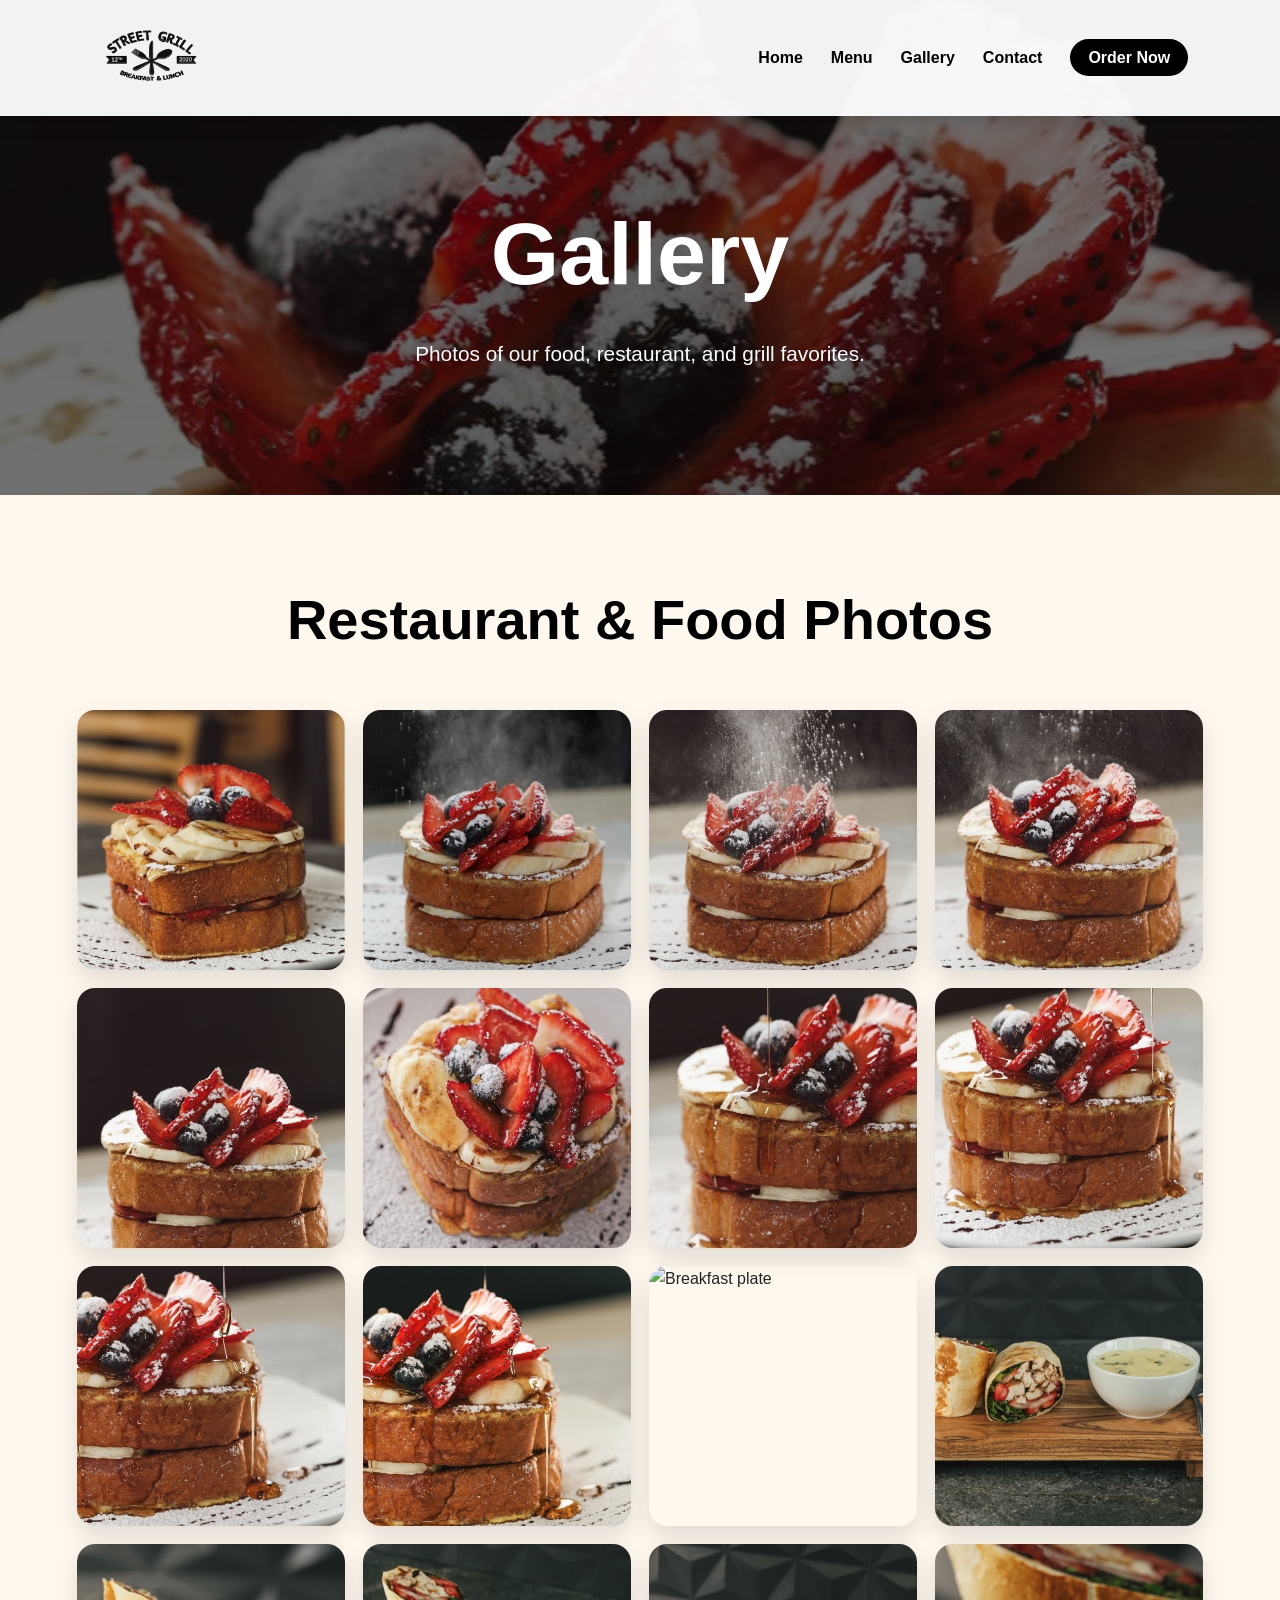
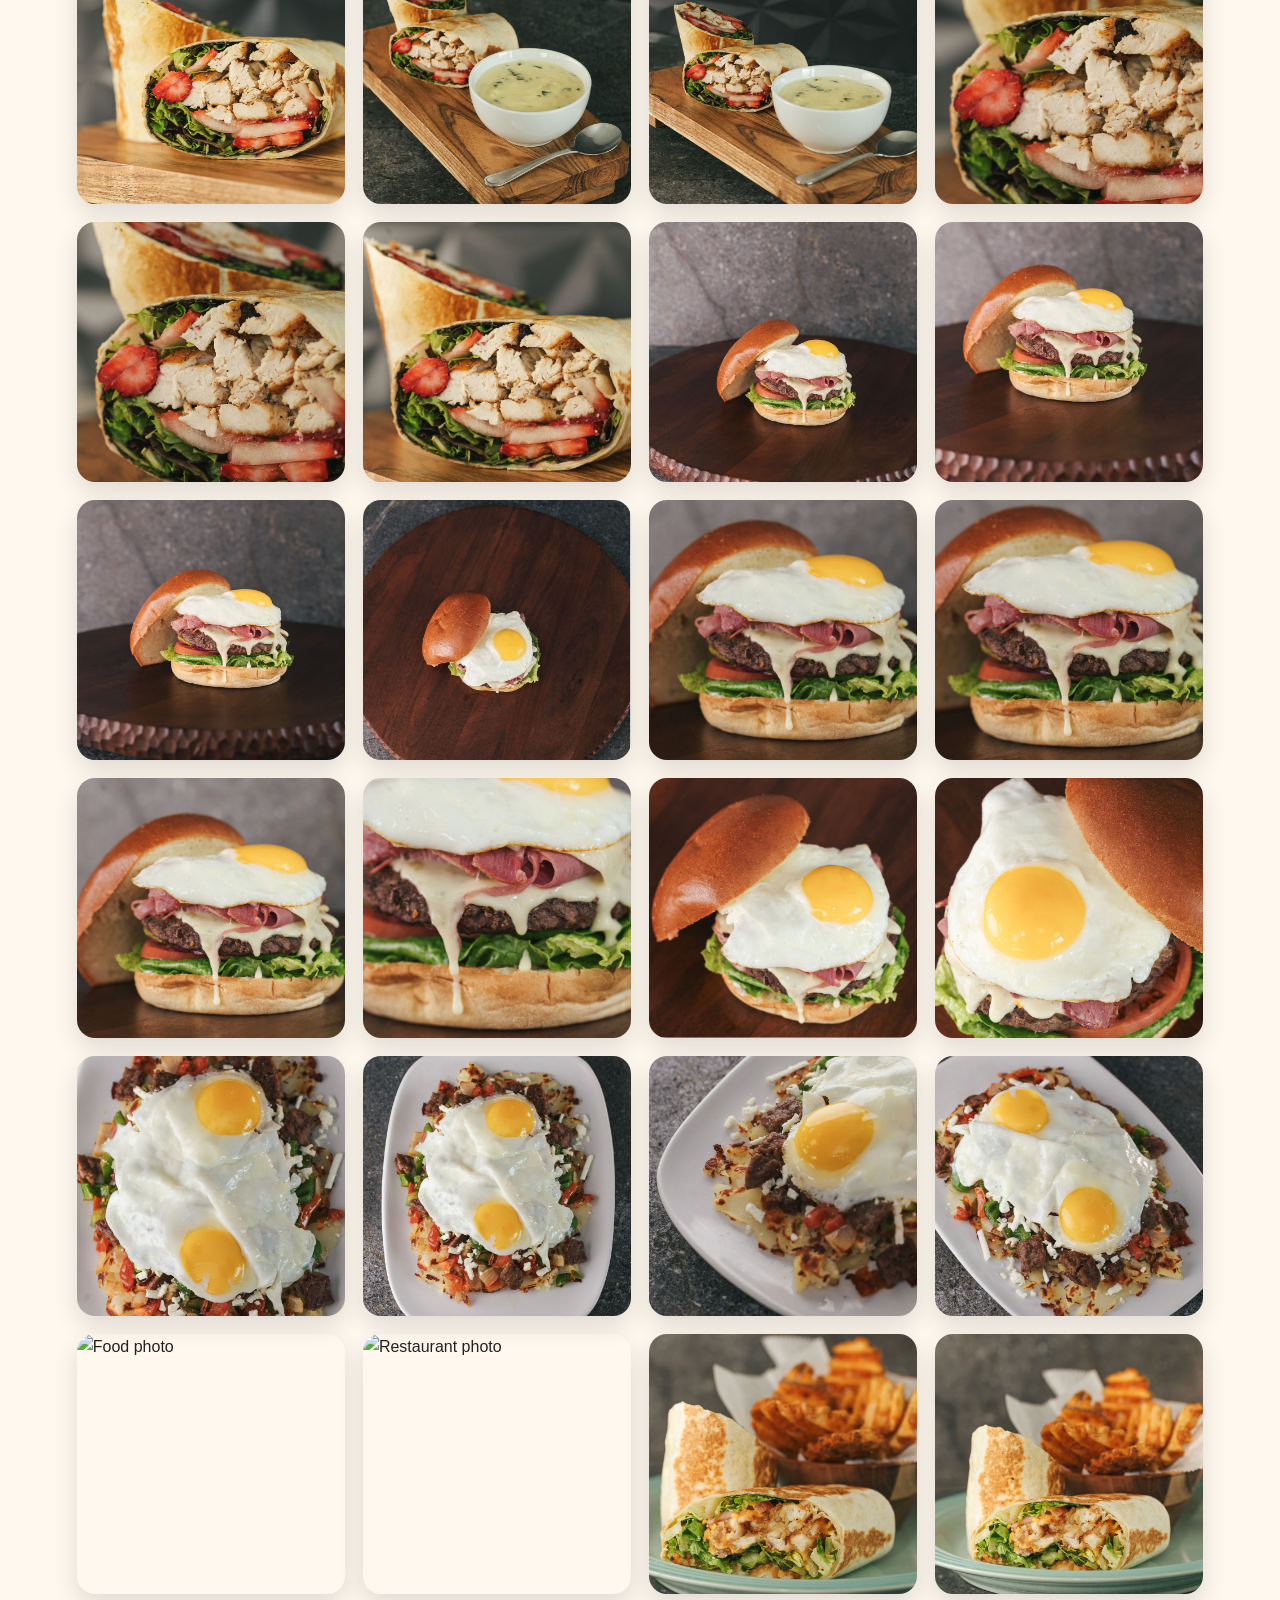
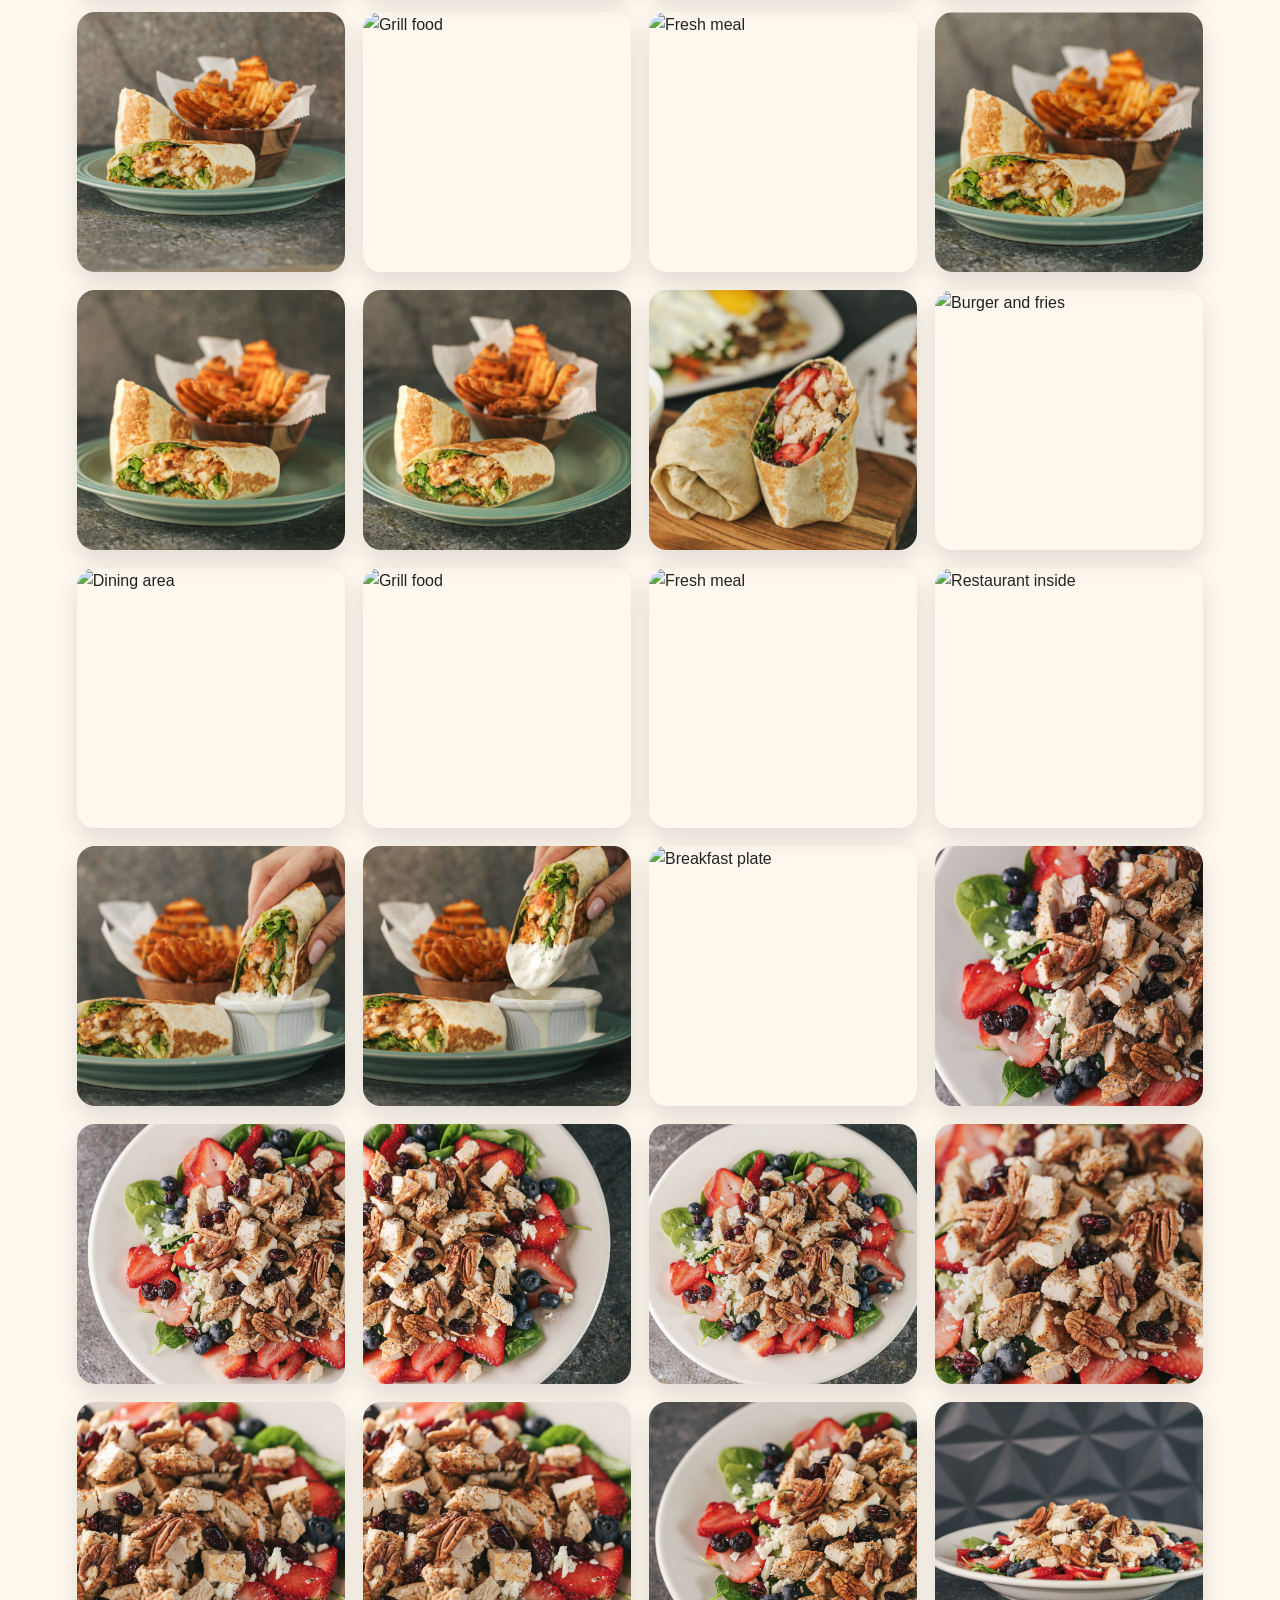
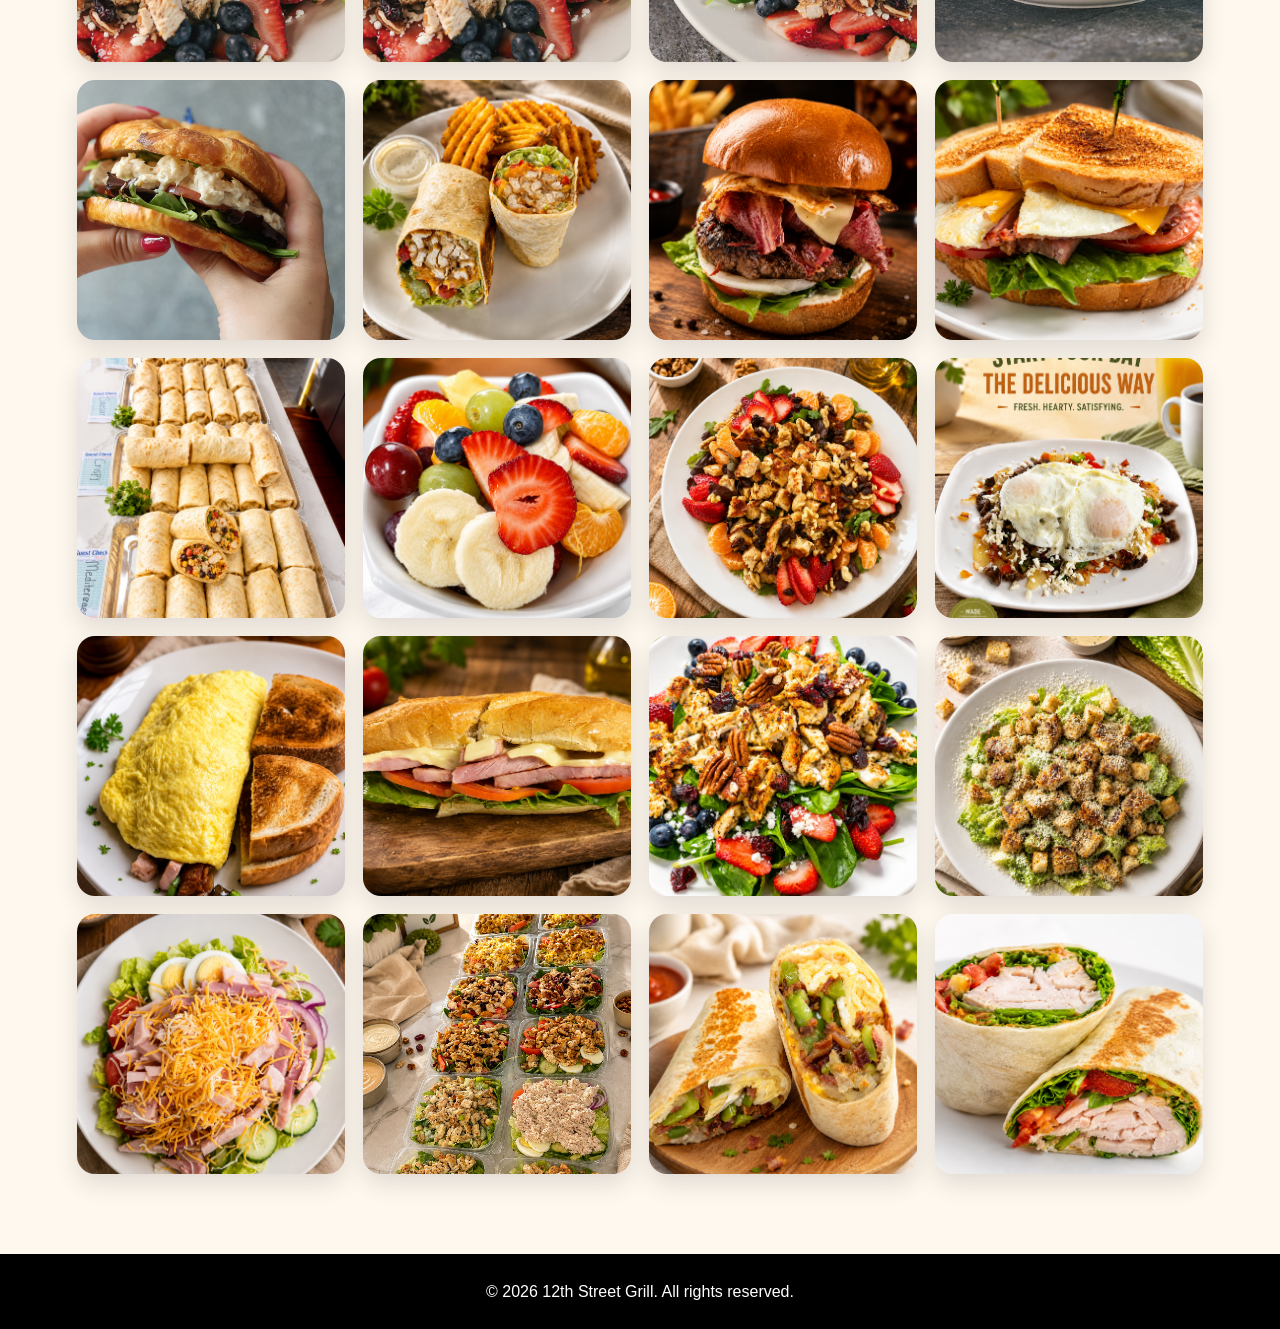
==== commit eb94227c: "Remove description from gallery section Removed the description paragraph from the gallery section." ====
--- a/gallery.html
+++ b/gallery.html
@@ -34,7 +34,6 @@
 <section class="gallery-section">
   <div class="section-title">
     <h2>Restaurant & Food Photos</h2>
-    <p>Add your real restaurant and food pictures here.</p>
   </div>
 
   <div class="gallery-grid">
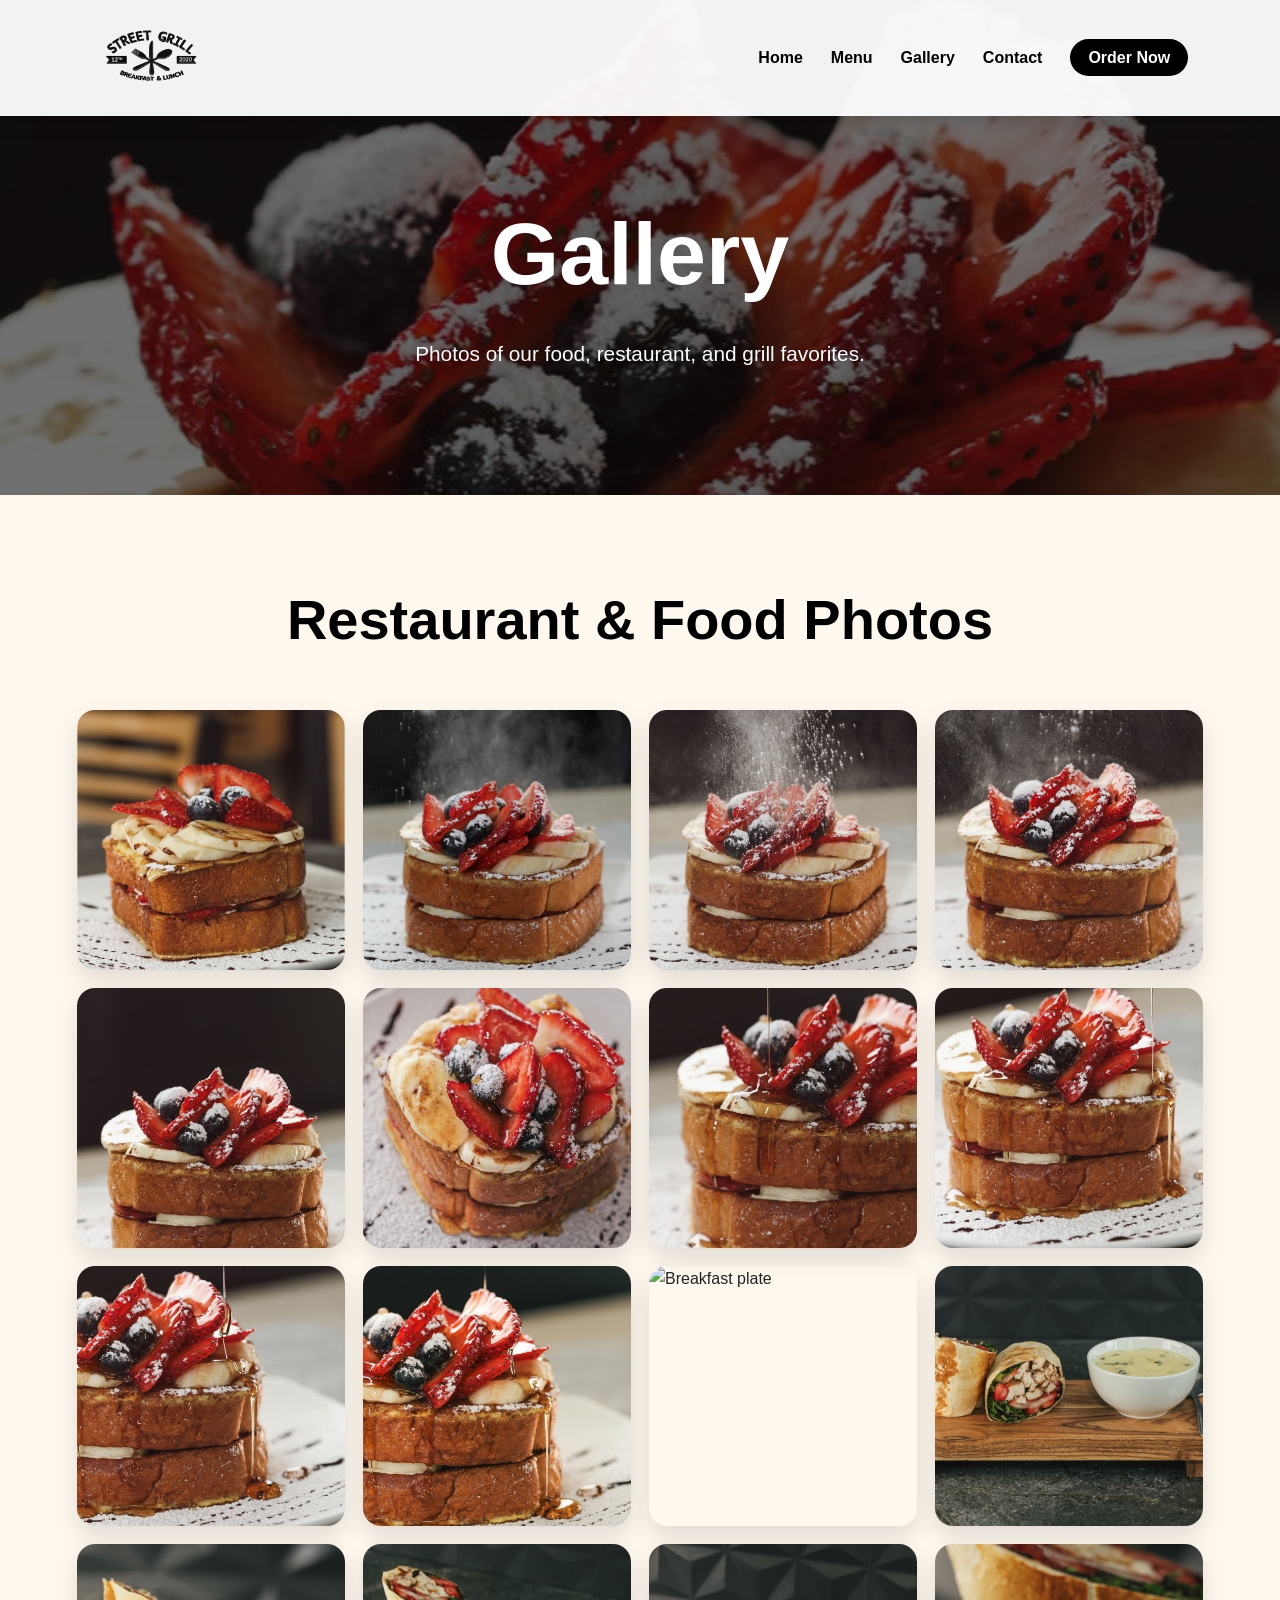
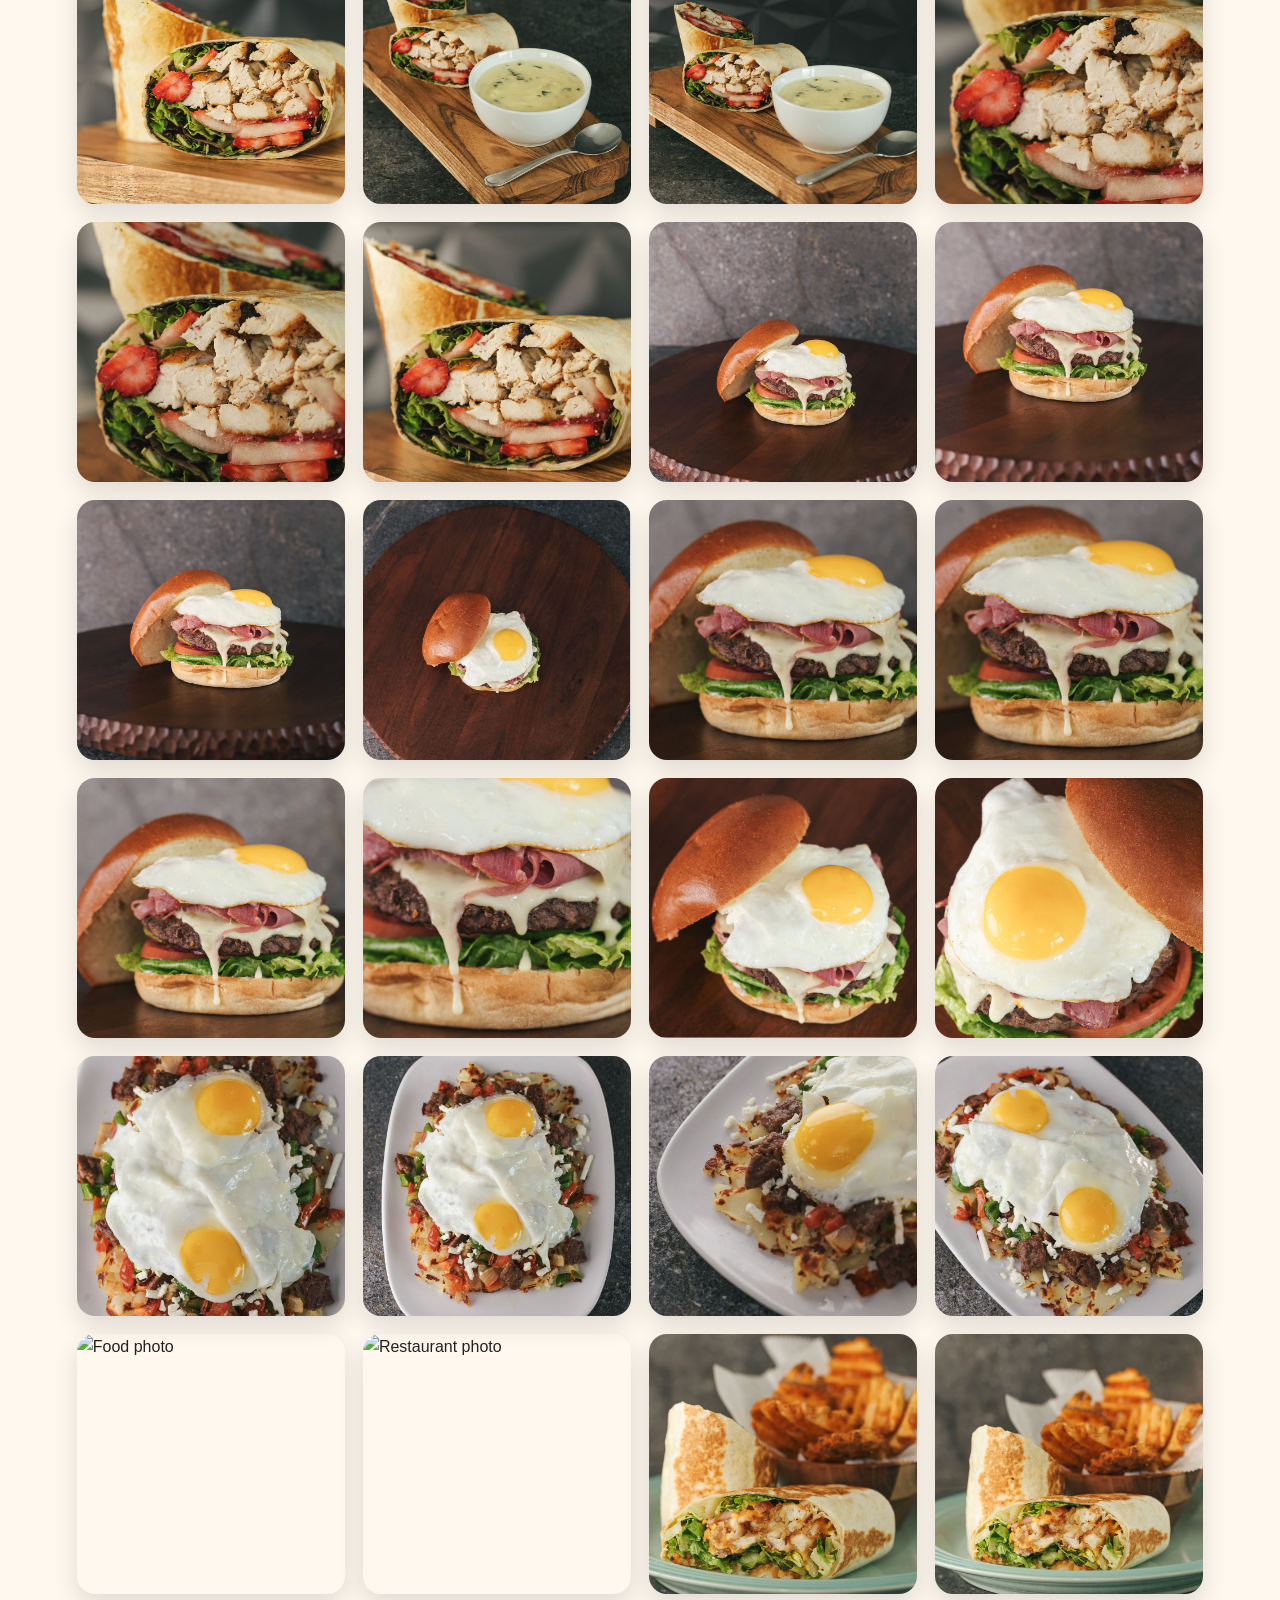
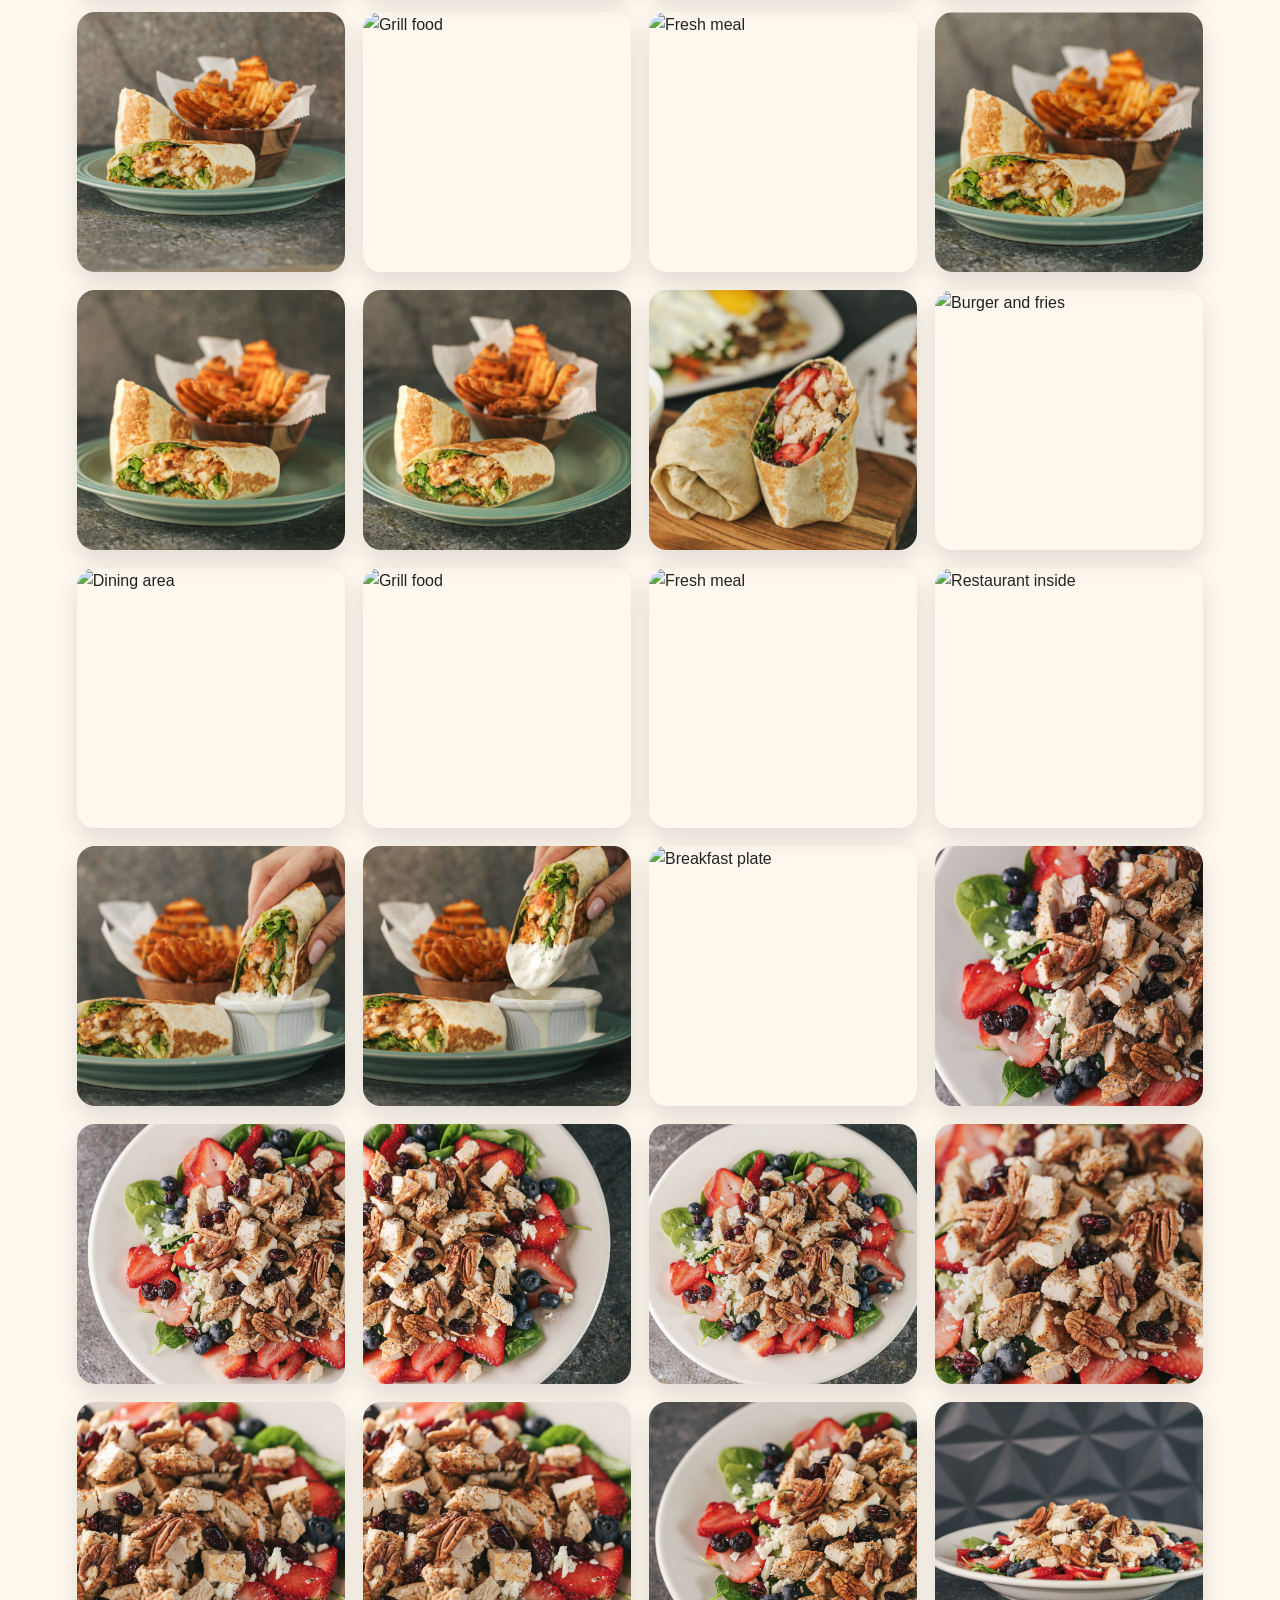
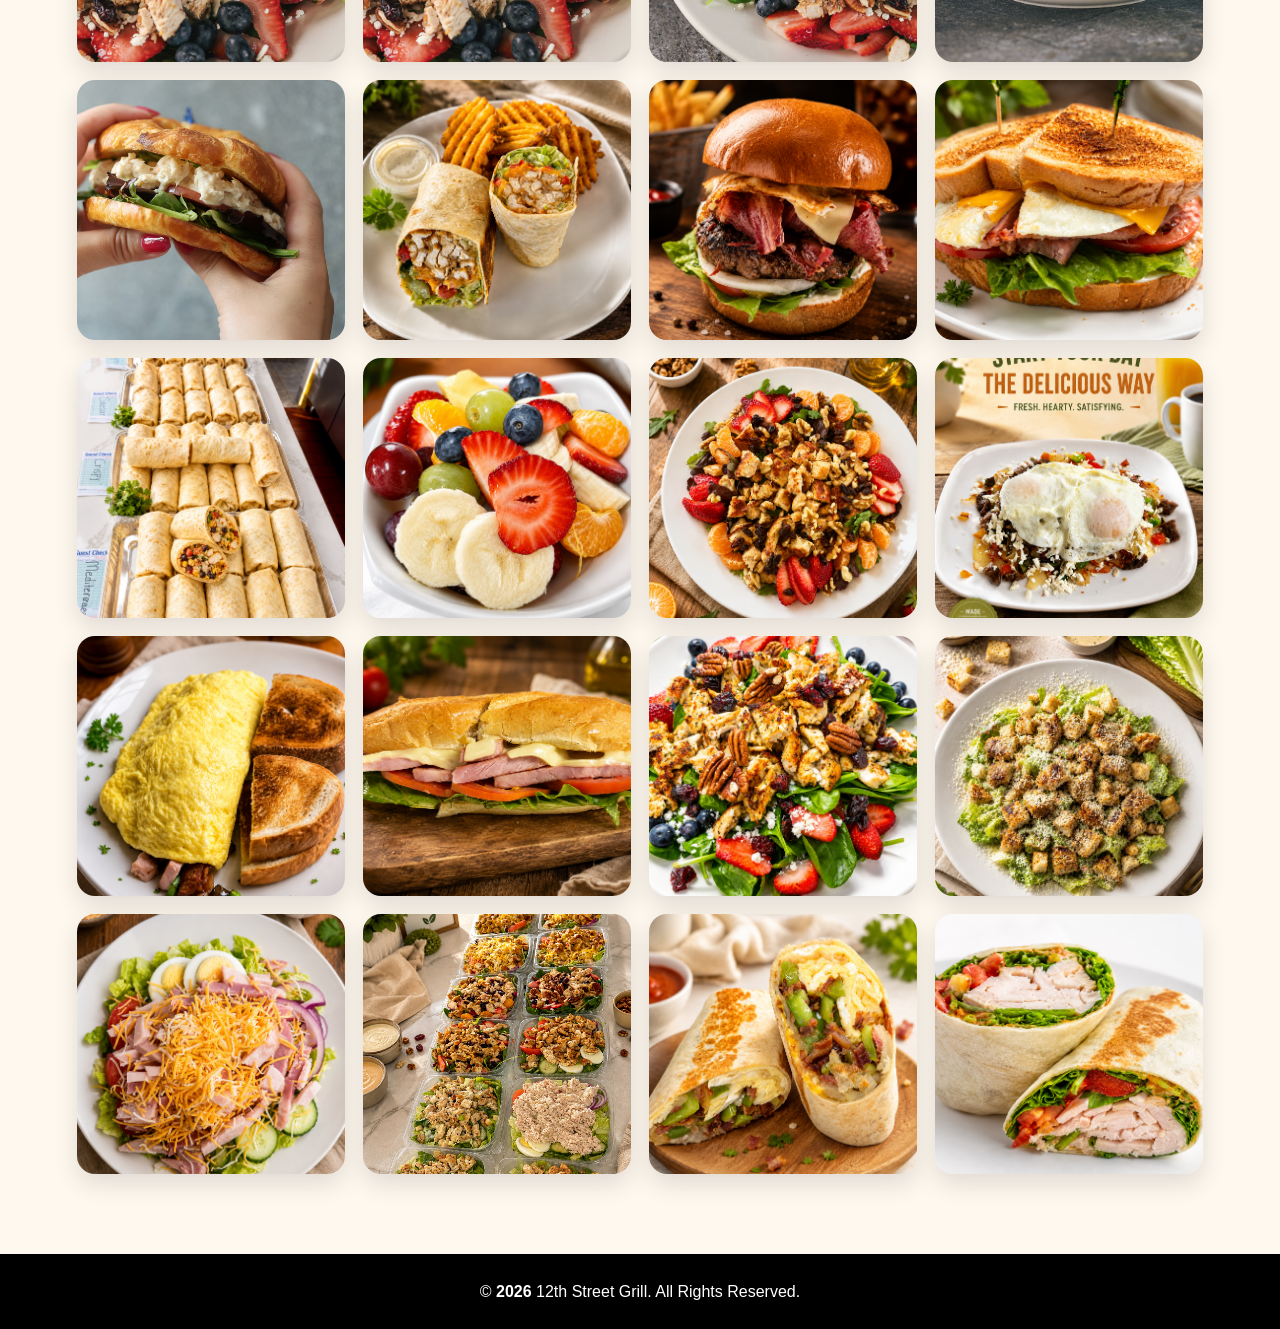
==== commit 66c3c466: "Update footer copyright text with link" ====
--- a/gallery.html
+++ b/gallery.html
@@ -117,7 +117,7 @@
 </section>
 
 <footer class="footer">
-  <p>© 2026 12th Street Grill. All rights reserved.</p>
+  <p>© <a href="" style="font-weight: bolder;">2026</a> 12th Street Grill. All Rights Reserved.</p>
 </footer>
 
 <script>
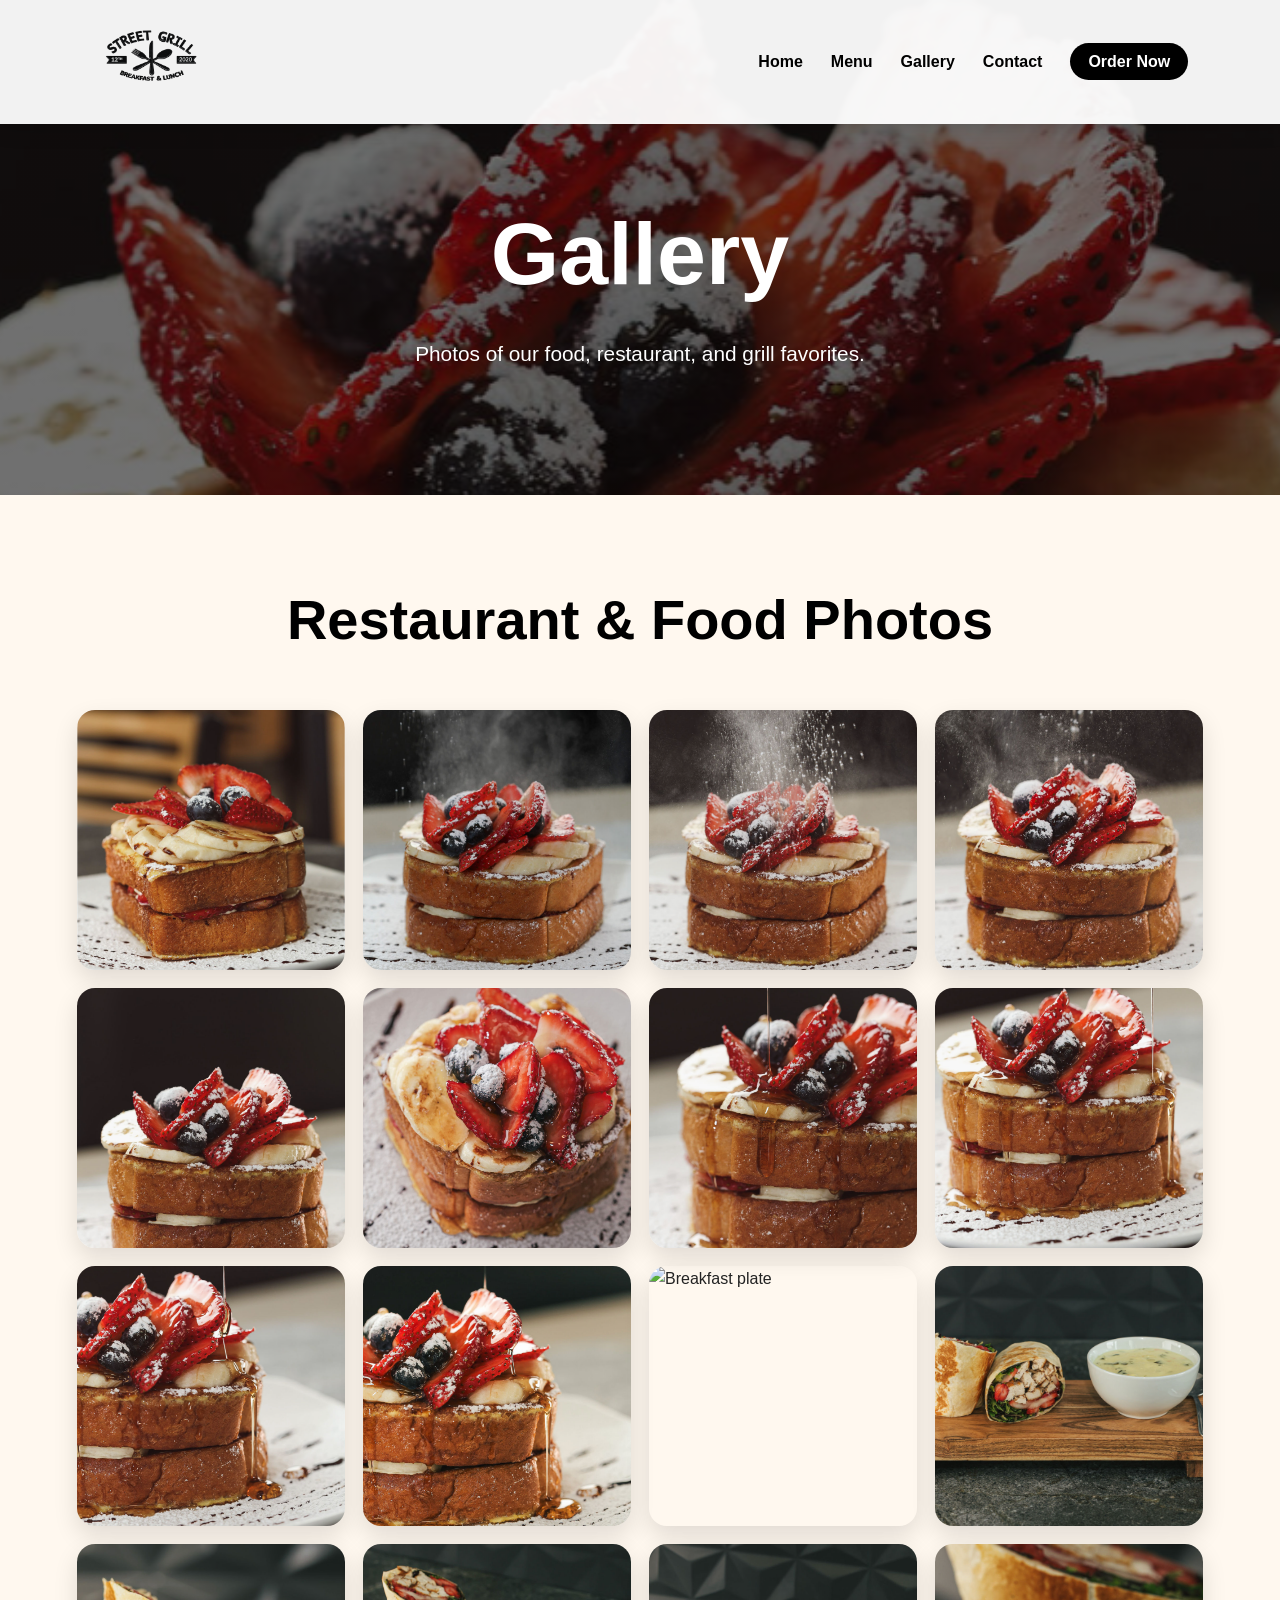
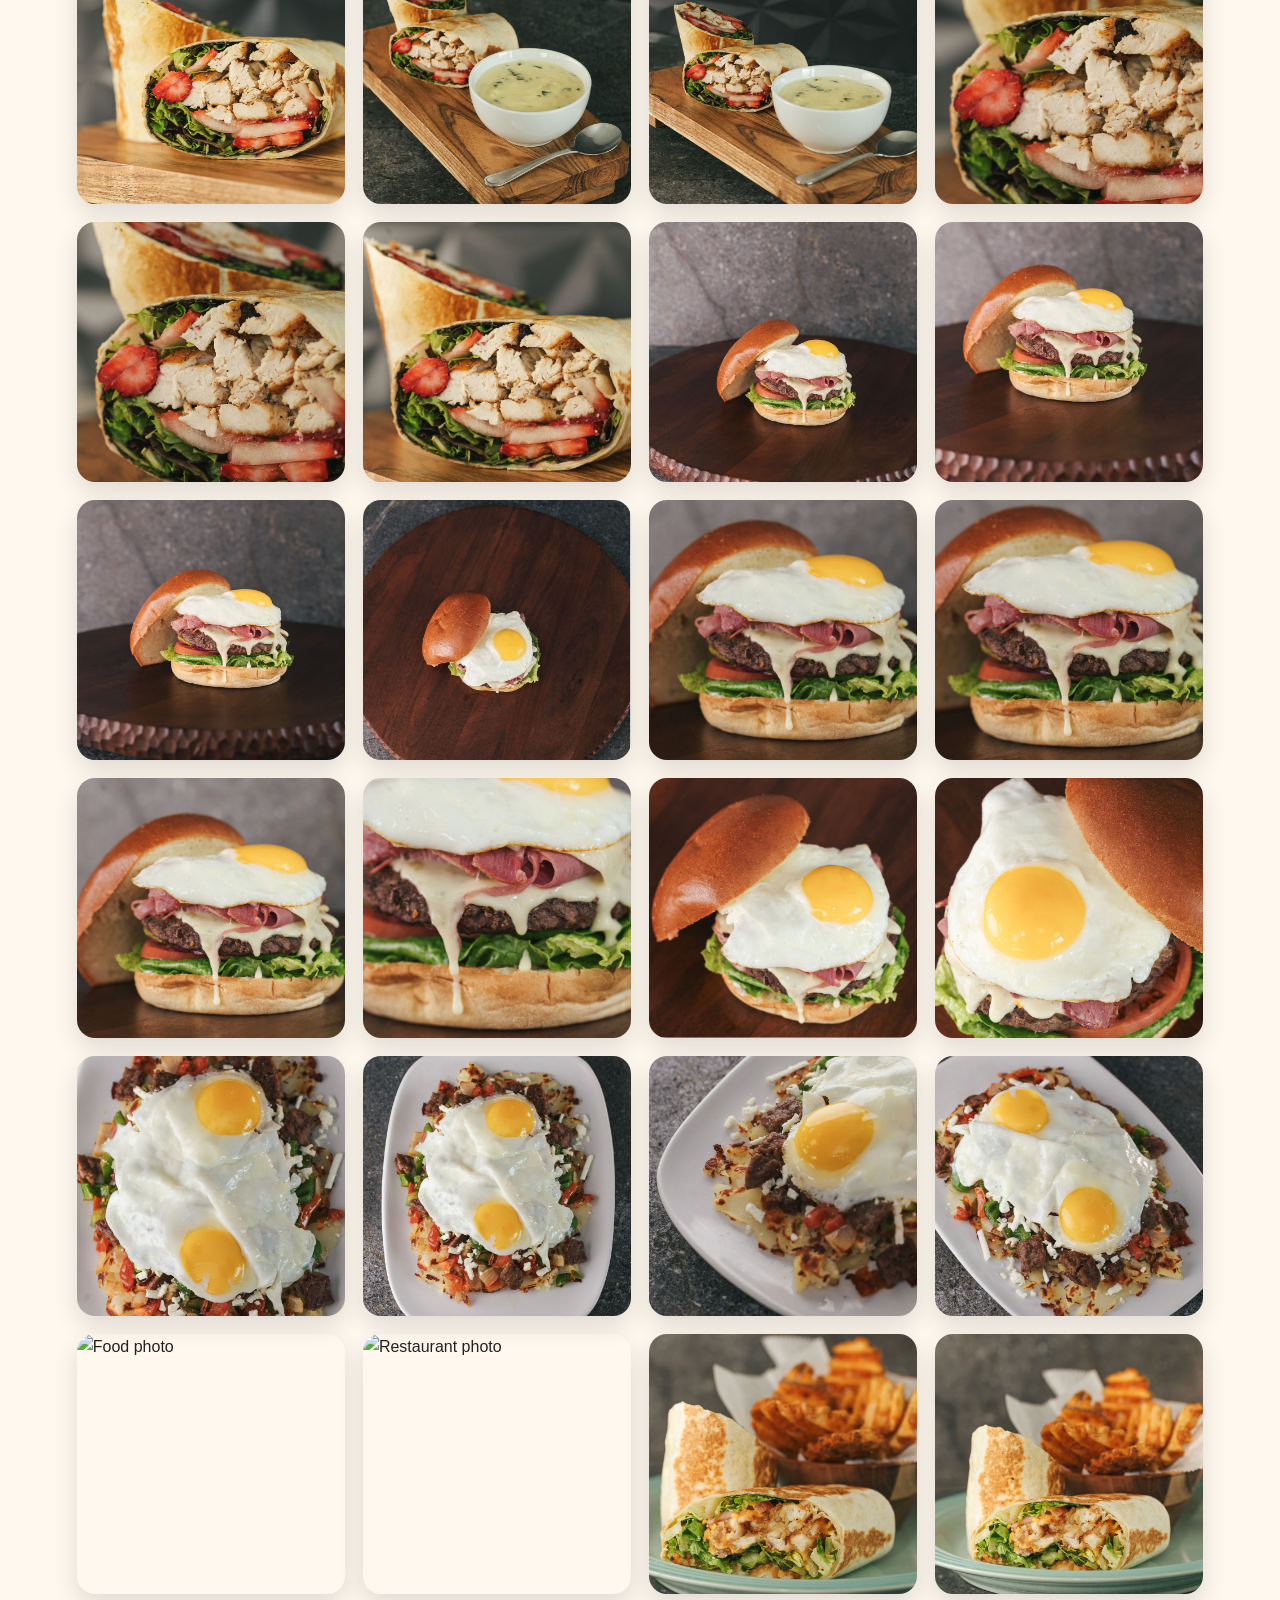
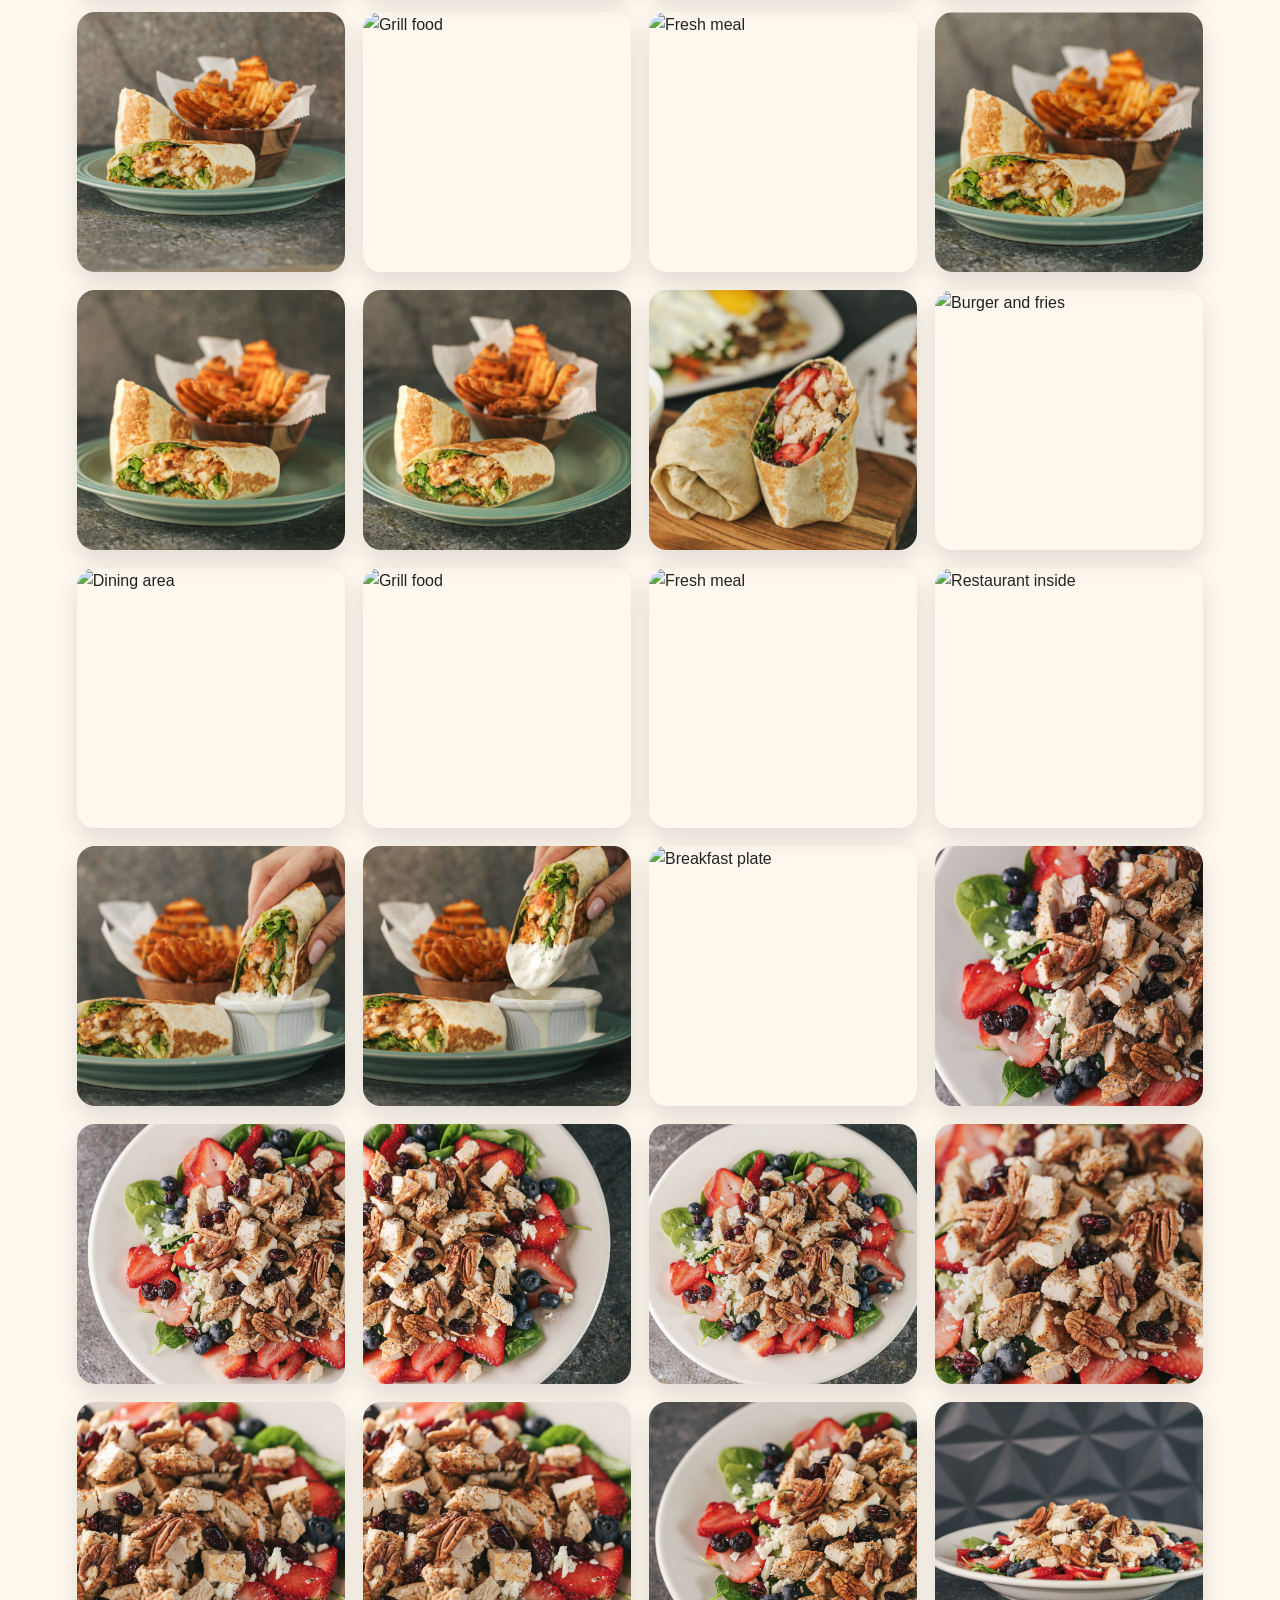
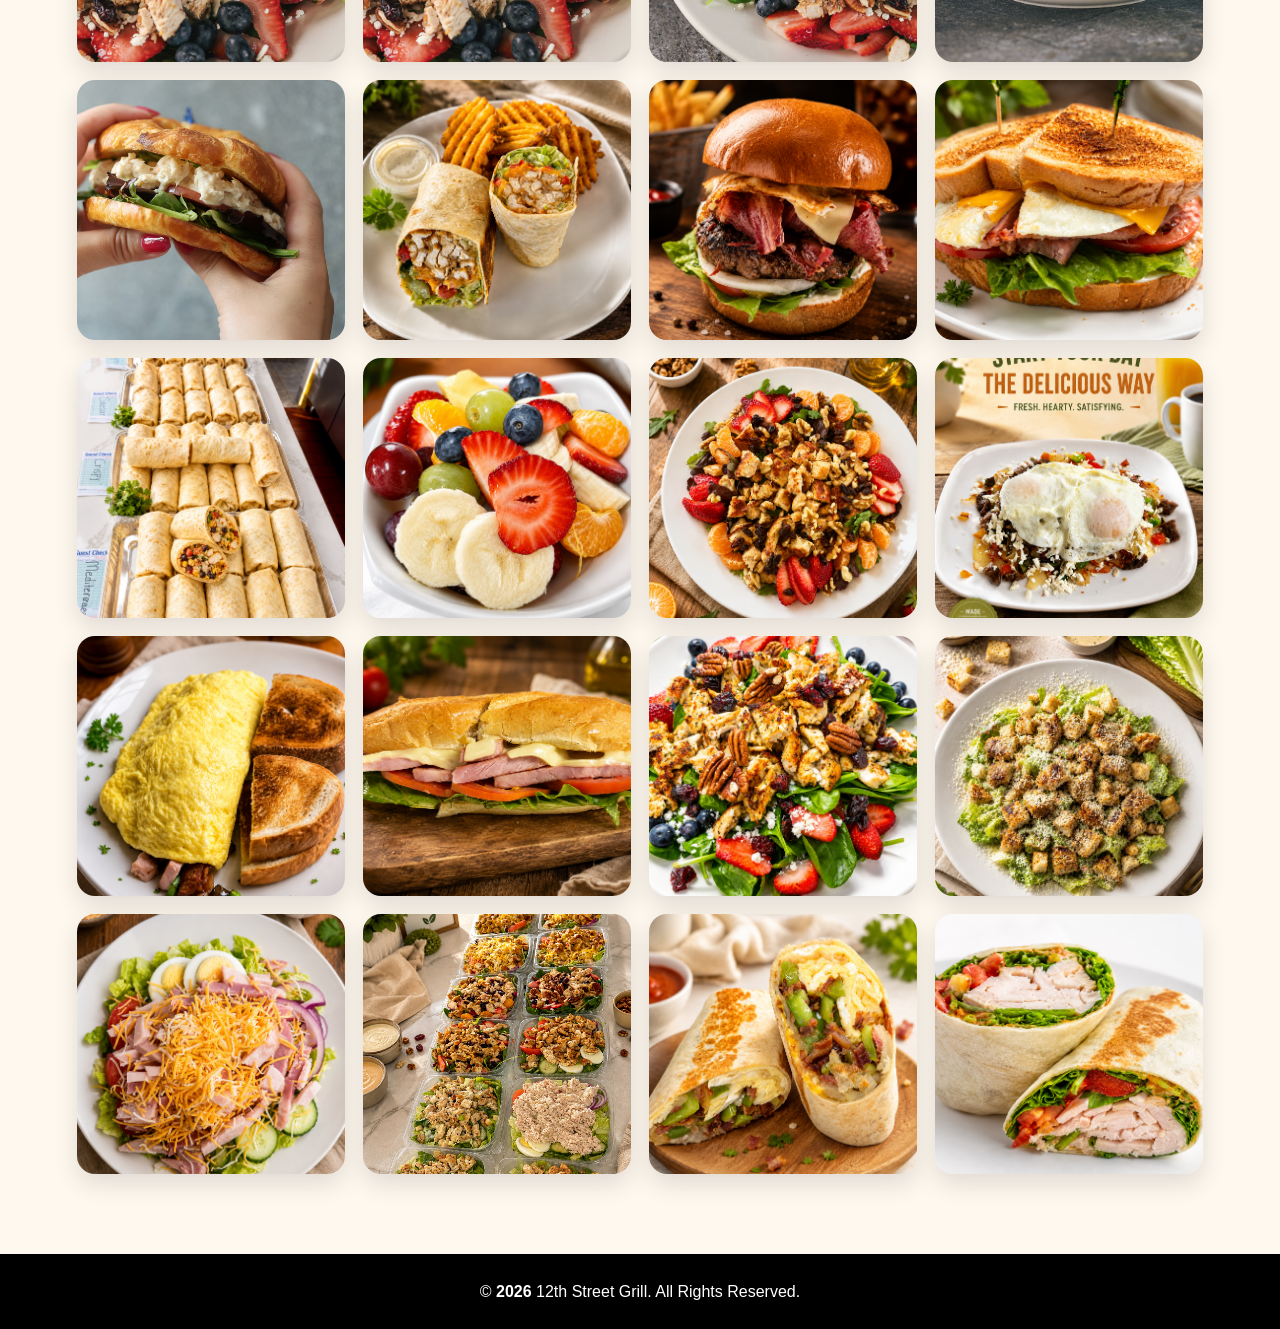
==== commit f0b797c9: "Wrap logo image in a link to home page" ====
--- a/gallery.html
+++ b/gallery.html
@@ -10,7 +10,13 @@
 
 <header class="header">
   <nav class="navbar">
-    <img src="images/logo.png" alt="12th Street Grill Logo" class="logo" />
+    <a href="index.html" aria-label="12th Street Grill home">
+        <img
+          src="images/logo.png"
+          alt="12th Street Grill Logo"
+          class="logo"
+        />
+      </a>
 
     <button class="menu-toggle" id="menuToggle">☰</button>
 
